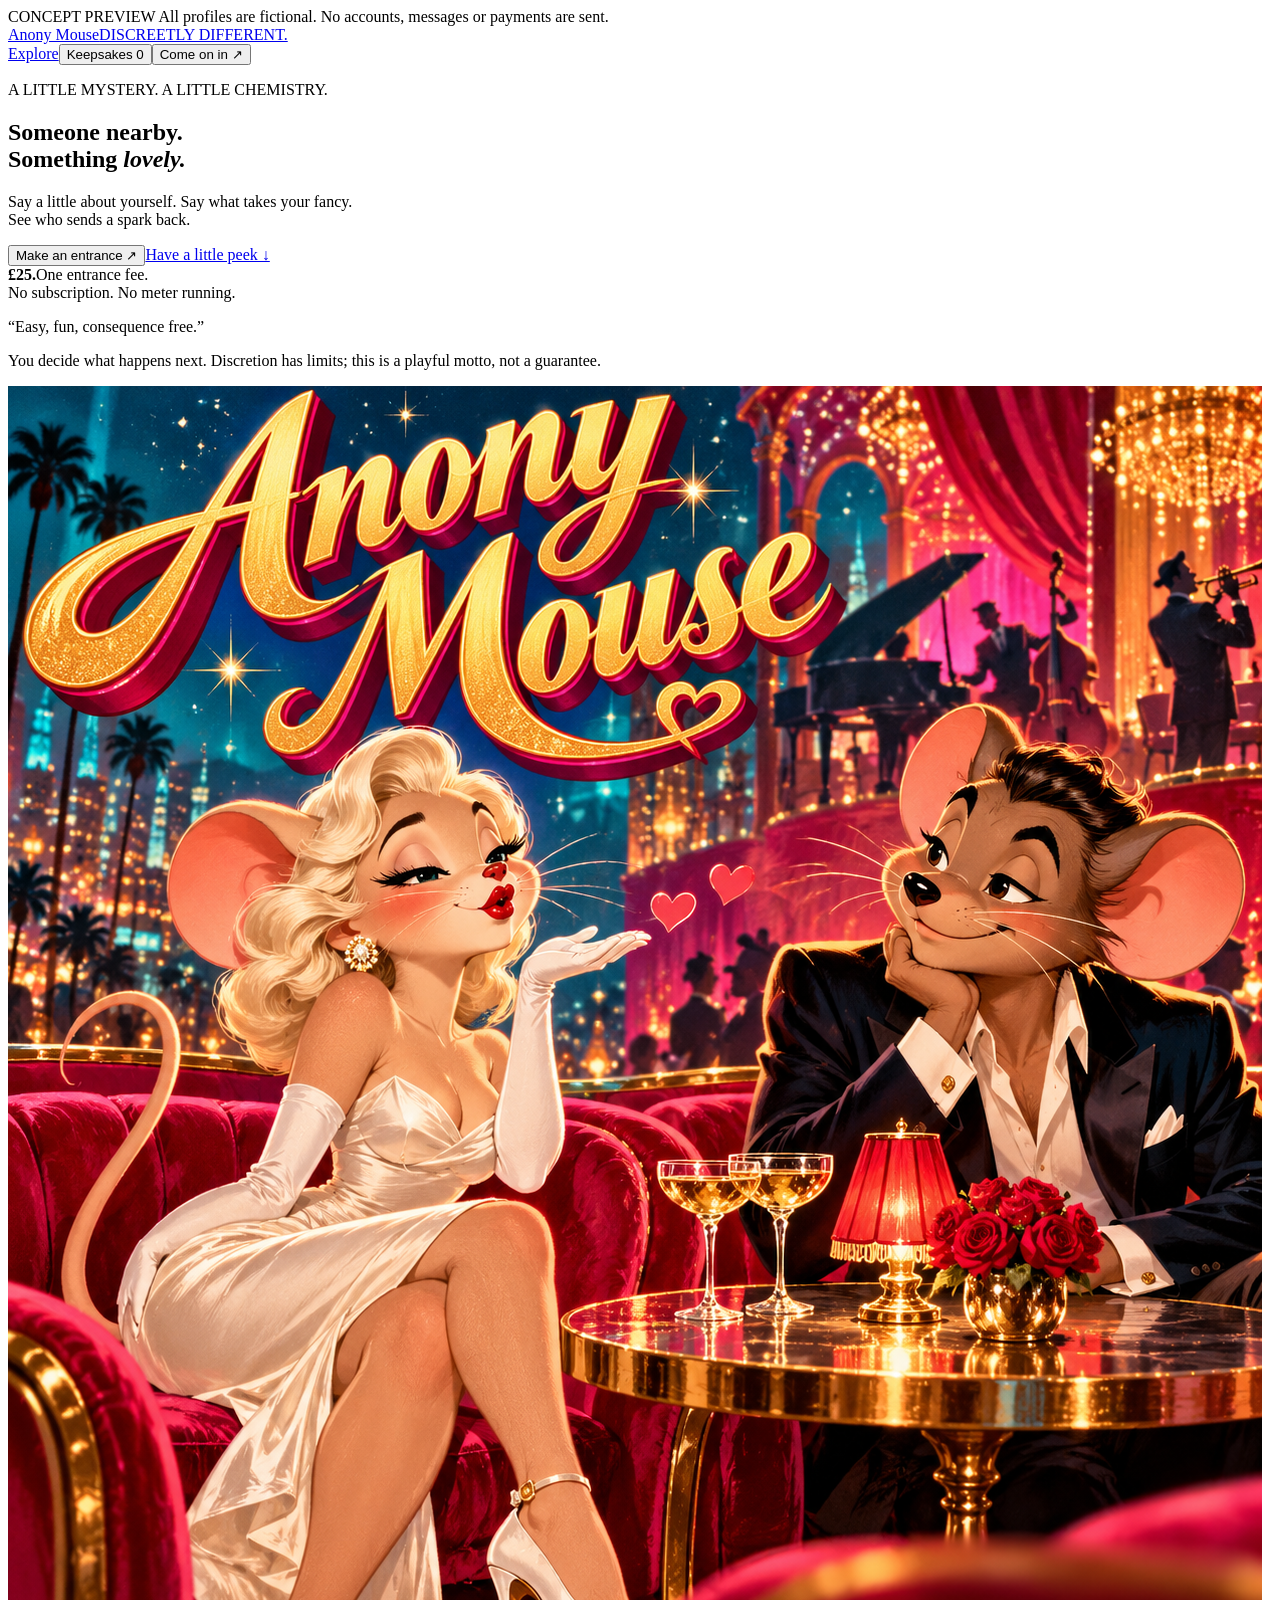
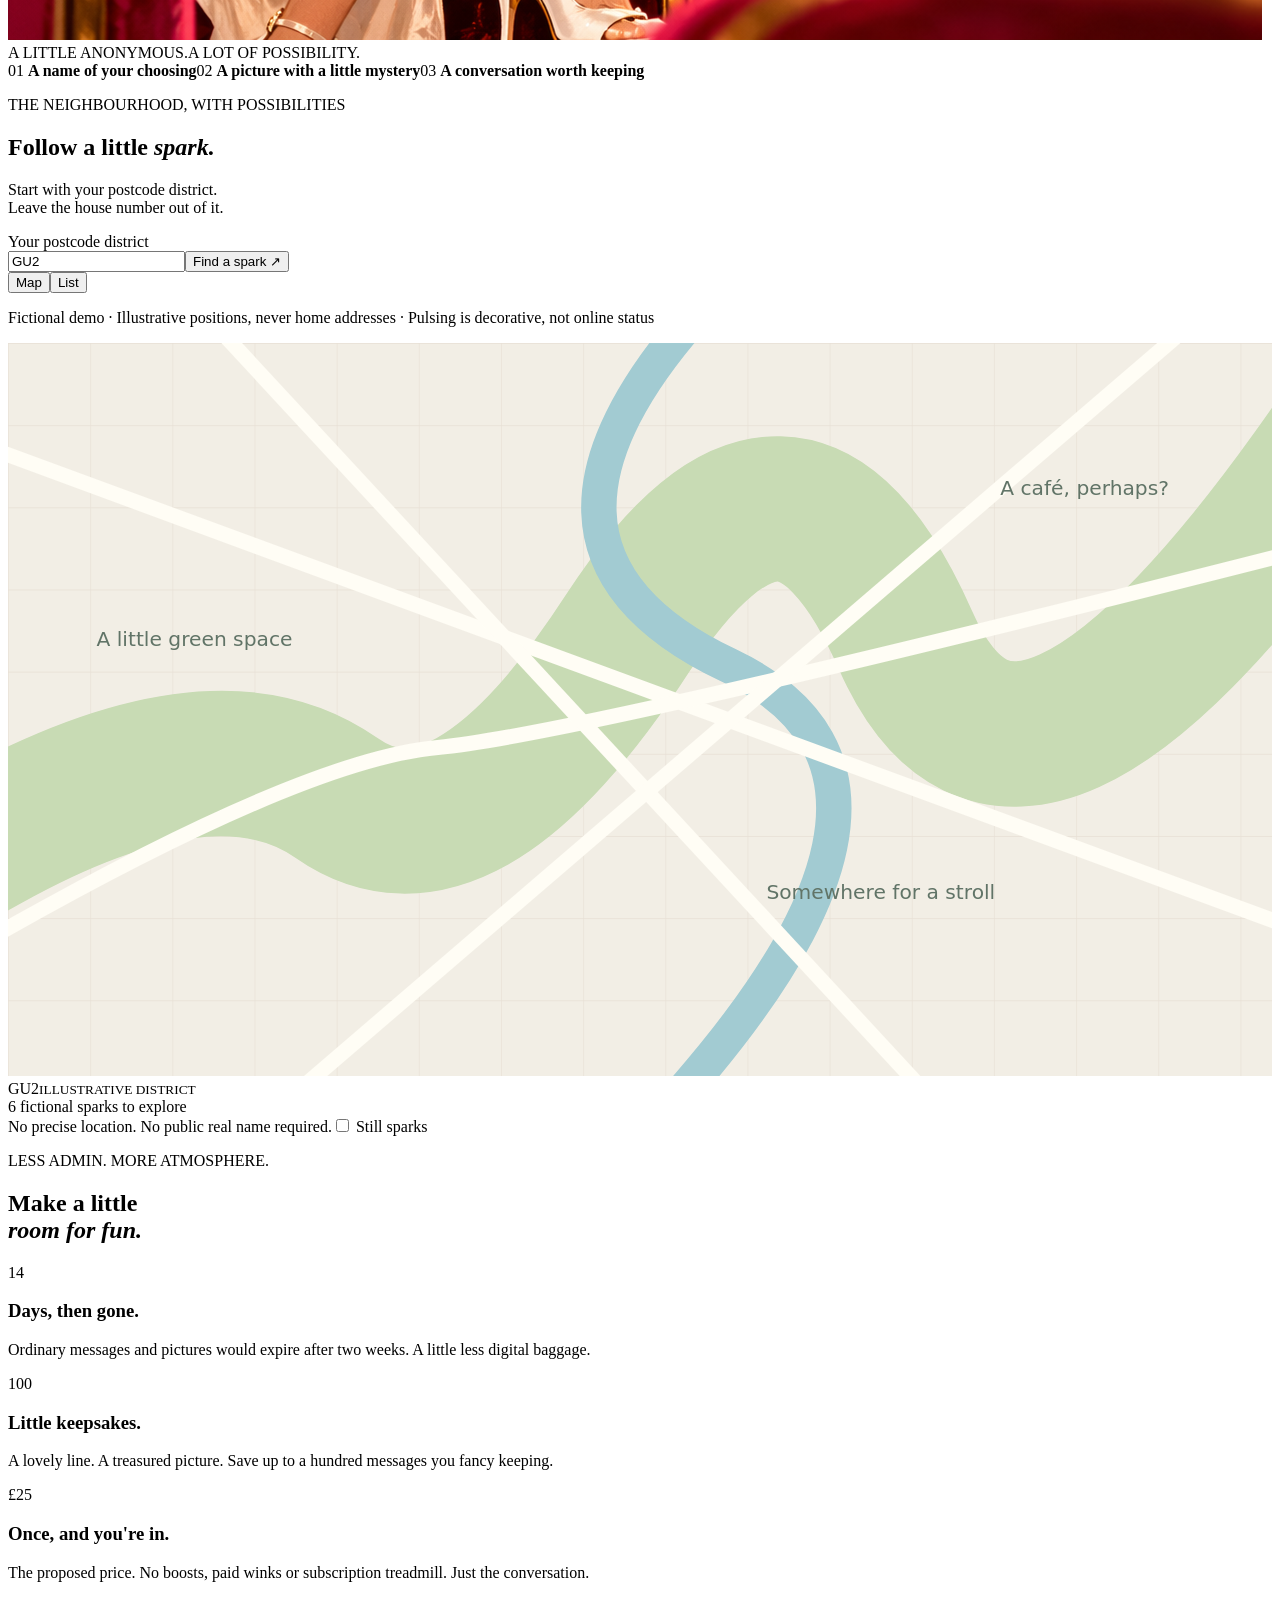
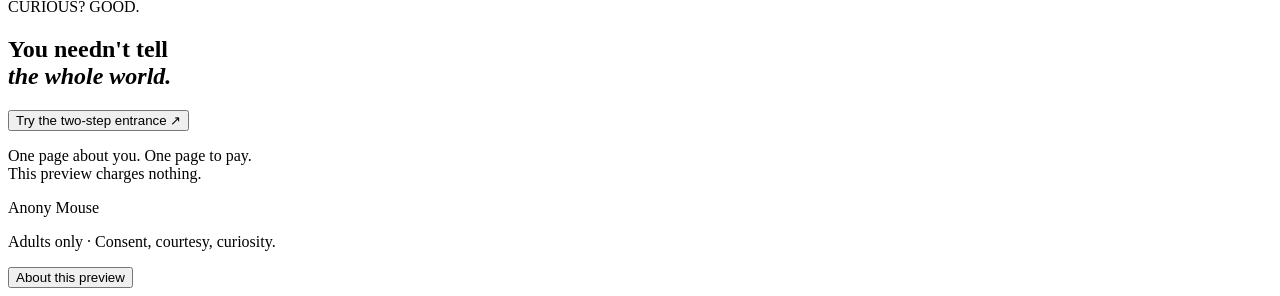
==== index.html @ 6590e49f "Add interactive concept preview: index.html" ====
<!doctype html>
<html lang="en"><head><meta charset="utf-8"><meta name="viewport" content="width=device-width,initial-scale=1"><meta name="theme-color" content="#171c2b"><meta name="description" content="Anony Mouse — a playful concept for discreet adult dating. Explore the fictional postcode map and try the two-step signup demo."><title>Anony Mouse — a little chemistry</title><link rel="stylesheet" href="style.css"></head>
<body>
<div class="demo-bar">CONCEPT PREVIEW <span>All profiles are fictional. No accounts, messages or payments are sent.</span></div>
<header><a class="wordmark" href="#">Anony Mouse<span>DISCREETLY DIFFERENT.</span></a><nav aria-label="Main"><a href="#explore">Explore</a><button class="quiet" id="keepsakesButton">Keepsakes <span id="savedCount">0</span></button><button class="small gold" data-join>Come on in ↗</button></nav></header>
<main>
<section class="hero"><div class="hero-copy"><p class="eyebrow">A LITTLE MYSTERY. A LITTLE CHEMISTRY.</p><h1>Someone nearby.<br>Something <em>lovely.</em></h1><p class="intro">Say a little about yourself. Say what takes your fancy.<br>See who sends a spark back.</p><div class="hero-actions"><button class="gold" data-join>Make an entrance <span>↗</span></button><a class="text-link" href="#explore">Have a little peek ↓</a></div><div class="price"><strong>£25.</strong><span>One entrance fee.<br>No subscription. No meter running.</span></div><p class="motto">“Easy, fun, consequence free.”</p><p class="small-note">You decide what happens next. Discretion has limits; this is a playful motto, not a guarantee.</p></div><div class="hero-art"><img src="assets/anony-mouse-masthead.png" alt="A glamorous blonde mouse blows a kiss to a suave mouse in a Technicolor jazz club"><div class="art-caption"><span>A LITTLE ANONYMOUS.</span><span>A LOT OF POSSIBILITY.</span></div></div></section>
<section class="strip" aria-label="The idea"><span>01 <b>A name of your choosing</b></span><span>02 <b>A picture with a little mystery</b></span><span>03 <b>A conversation worth keeping</b></span></section>
<section id="explore" class="explore"><div class="section-top"><div><p class="eyebrow">THE NEIGHBOURHOOD, WITH POSSIBILITIES</p><h2>Follow a little <em>spark.</em></h2></div><p>Start with your postcode district.<br>Leave the house number out of it.</p></div><div class="map-shell"><div class="map-toolbar"><form id="searchForm"><label for="postcode">Your postcode district</label><div class="input-row"><input id="postcode" value="GU2" maxlength="4" autocomplete="off" placeholder="e.g. GU2" pattern="[A-Za-z]{1,2}[0-9]{1,2}[A-Za-z]?" required aria-describedby="mapHelp"><button class="gold small">Find a spark ↗</button></div></form><div class="map-switch"><button class="active" id="mapView" aria-pressed="true">Map</button><button id="listView" aria-pressed="false">List</button></div></div><p id="mapHelp" class="map-help">Fictional demo · Illustrative positions, never home addresses · Pulsing is decorative, not online status</p><div class="map-area" id="mapArea"><svg class="map-drawing" viewBox="0 0 1000 580" preserveAspectRatio="none" aria-hidden="true"><defs><pattern id="grid" width="65" height="65" patternUnits="userSpaceOnUse"><path d="M65 0H0V65" fill="none" stroke="#e7e0d5" stroke-width="1"/></pattern></defs><rect width="1000" height="580" fill="#f2eee5"/><rect width="1000" height="580" fill="url(#grid)"/><path d="M-30 400Q160 290 260 360T490 230T710 235T1050 80" fill="none" stroke="#c8dbb4" stroke-width="115"/><path d="M560 -40Q370 160 570 255T490 640" fill="none" stroke="#a2cbd2" stroke-width="28"/><g fill="none" stroke="#fffdf5" stroke-width="12"><path d="M-50 70L1050 475"/><path d="M-30 480Q230 330 340 320T1020 165"/><path d="M140 -40L760 630"/><path d="M930 -10L220 600"/></g><g fill="#617467" font-size="16" font-family="system-ui"><text x="70" y="240">A little green space</text><text x="600" y="440">Somewhere for a stroll</text><text x="785" y="120">A café, perhaps?</text></g></svg><div class="district"><span id="districtLabel">GU2</span><small>ILLUSTRATIVE DISTRICT</small></div><div id="pins"></div><div class="map-legend"><span class="spark-dot"></span> 6 fictional sparks to explore</div></div><div id="profileList" class="profile-list" hidden></div><div class="map-bottom"><span>No precise location. No public real name required.</span><label><input type="checkbox" id="motionToggle"> Still sparks</label></div></div><p class="search-status" id="searchStatus" role="status"></p></section>
<section class="rules"><div><p class="eyebrow">LESS ADMIN. MORE ATMOSPHERE.</p><h2>Make a little<br><em>room for fun.</em></h2></div><div class="rule"><span>14</span><h3>Days, then gone.</h3><p>Ordinary messages and pictures would expire after two weeks. A little less digital baggage.</p></div><div class="rule"><span>100</span><h3>Little keepsakes.</h3><p>A lovely line. A treasured picture. Save up to a hundred messages you fancy keeping.</p></div><div class="rule"><span>£25</span><h3>Once, and you're in.</h3><p>The proposed price. No boosts, paid winks or subscription treadmill. Just the conversation.</p></div></section>
<section class="invitation"><p class="eyebrow">CURIOUS? GOOD.</p><h2>You needn't tell<br><em>the whole world.</em></h2><button class="gold" data-join>Try the two-step entrance ↗</button><p>One page about you. One page to pay.<br>This preview charges nothing.</p></section>
</main><footer><span class="wordmark">Anony Mouse</span><p>Adults only · Consent, courtesy, curiosity.</p><button id="aboutDemo" class="quiet">About this preview</button></footer>
<dialog id="profileDialog"><button class="close" data-close aria-label="Close profile">×</button><div id="profileContent"></div></dialog>
<dialog id="joinDialog"><button class="close" data-close aria-label="Close signup">×</button><div class="steps"><span id="stepOne" class="current">01 · Your details</span><span id="stepTwo">02 · Your entrance</span></div><form id="detailsForm"><p class="eyebrow">MAKE A LITTLE INTRODUCTION</p><h2>Who shall we<br><em>say is calling?</em></h2><p class="dialog-note">Try invented details. Everything stays in this page's memory and disappears on reload.</p><div class="form-grid"><label>Your chosen name<input name="alias" maxlength="30" required placeholder="A little mystery…"></label><label>Postcode district<input name="district" value="GU2" maxlength="4" pattern="[A-Za-z]{1,2}[0-9]{1,2}[A-Za-z]?" required></label></div><label>A little about you<textarea name="bio" maxlength="300" required placeholder="Your charm, your quirks, your excellent taste…"></textarea></label><label>What takes your fancy?<textarea name="wants" maxlength="300" required placeholder="Flirtation? Chemistry? An afternoon that gets away from you?"></textarea></label><label class="file-label">Your picture <span>Portrait, artwork or avatar</span><input type="file" id="portrait" accept="image/png,image/jpeg,image/webp"><img id="portraitPreview" hidden alt="Your locally selected profile image"></label><label class="check-label"><input type="checkbox" required> I am 18 or over and understand this is a fictional demo.</label><button class="gold wide">Next: your entrance ↗</button></form><section id="paymentStep" hidden><p class="eyebrow">NO SUBSCRIPTION. NO SURPRISES.</p><h2>A little entrance.<br><em>A lot of possibility.</em></h2><div class="ticket"><span>ANONY MOUSE</span><h3 id="ticketName"></h3><strong>£25<span> once</span></strong><p>Proposed membership · no recurring fee</p></div><p class="dialog-note">Demo checkout. No card details, no payment provider, no charge and no real membership.</p><button class="gold wide" id="demoPay">Pretend to pay £25 & enter ↗</button><button class="quiet wide" id="backDetails">← Back to your details</button></section><section id="welcomeStep" hidden><p class="eyebrow">THE CURTAIN IS UP</p><h2>Welcome to<br><em>the possibility.</em></h2><p id="welcomeName"></p><p class="dialog-note">That was the entrance demo. No account was created or payment taken. Have a look at the fictional neighbourhood.</p><button class="gold wide" id="welcomeExplore">Find a little spark ↗</button></section></dialog>
<dialog id="keepsakesDialog"><button class="close" data-close aria-label="Close keepsakes">×</button><p class="eyebrow">A FEW THINGS WORTH KEEPING</p><h2>Your little <em>keepsakes.</em></h2><p class="dialog-note">Demo only · up to 100 · cleared on reload</p><div id="keepsakeList"></div></dialog>
<dialog id="infoDialog"><button class="close" data-close aria-label="Close information">×</button><p class="eyebrow">A LITTLE SMOKE. A FEW MIRRORS.</p><h2>A concept,<br><em>with chemistry.</em></h2><p>This is an interactive design prototype by Andy J Myers. All matches and replies are invented. Postcode searches re-label an illustrative map; they do not look up real people or geographical positions.</p><p>No form data, pictures, messages or payments are submitted. Selected pictures and keepsakes exist only in page memory. The live service would require accounts, secure messaging, payment processing and operational support.</p><p>The idea: £25 once; pseudonymous adult profiles; 14-day messages; 100 keepsakes. Discretion is a goal, not a promise that nobody can identify you or copy an exchange.</p></dialog>
<div id="toast" class="toast" role="status"></div><script src="app.js"></script></body></html>
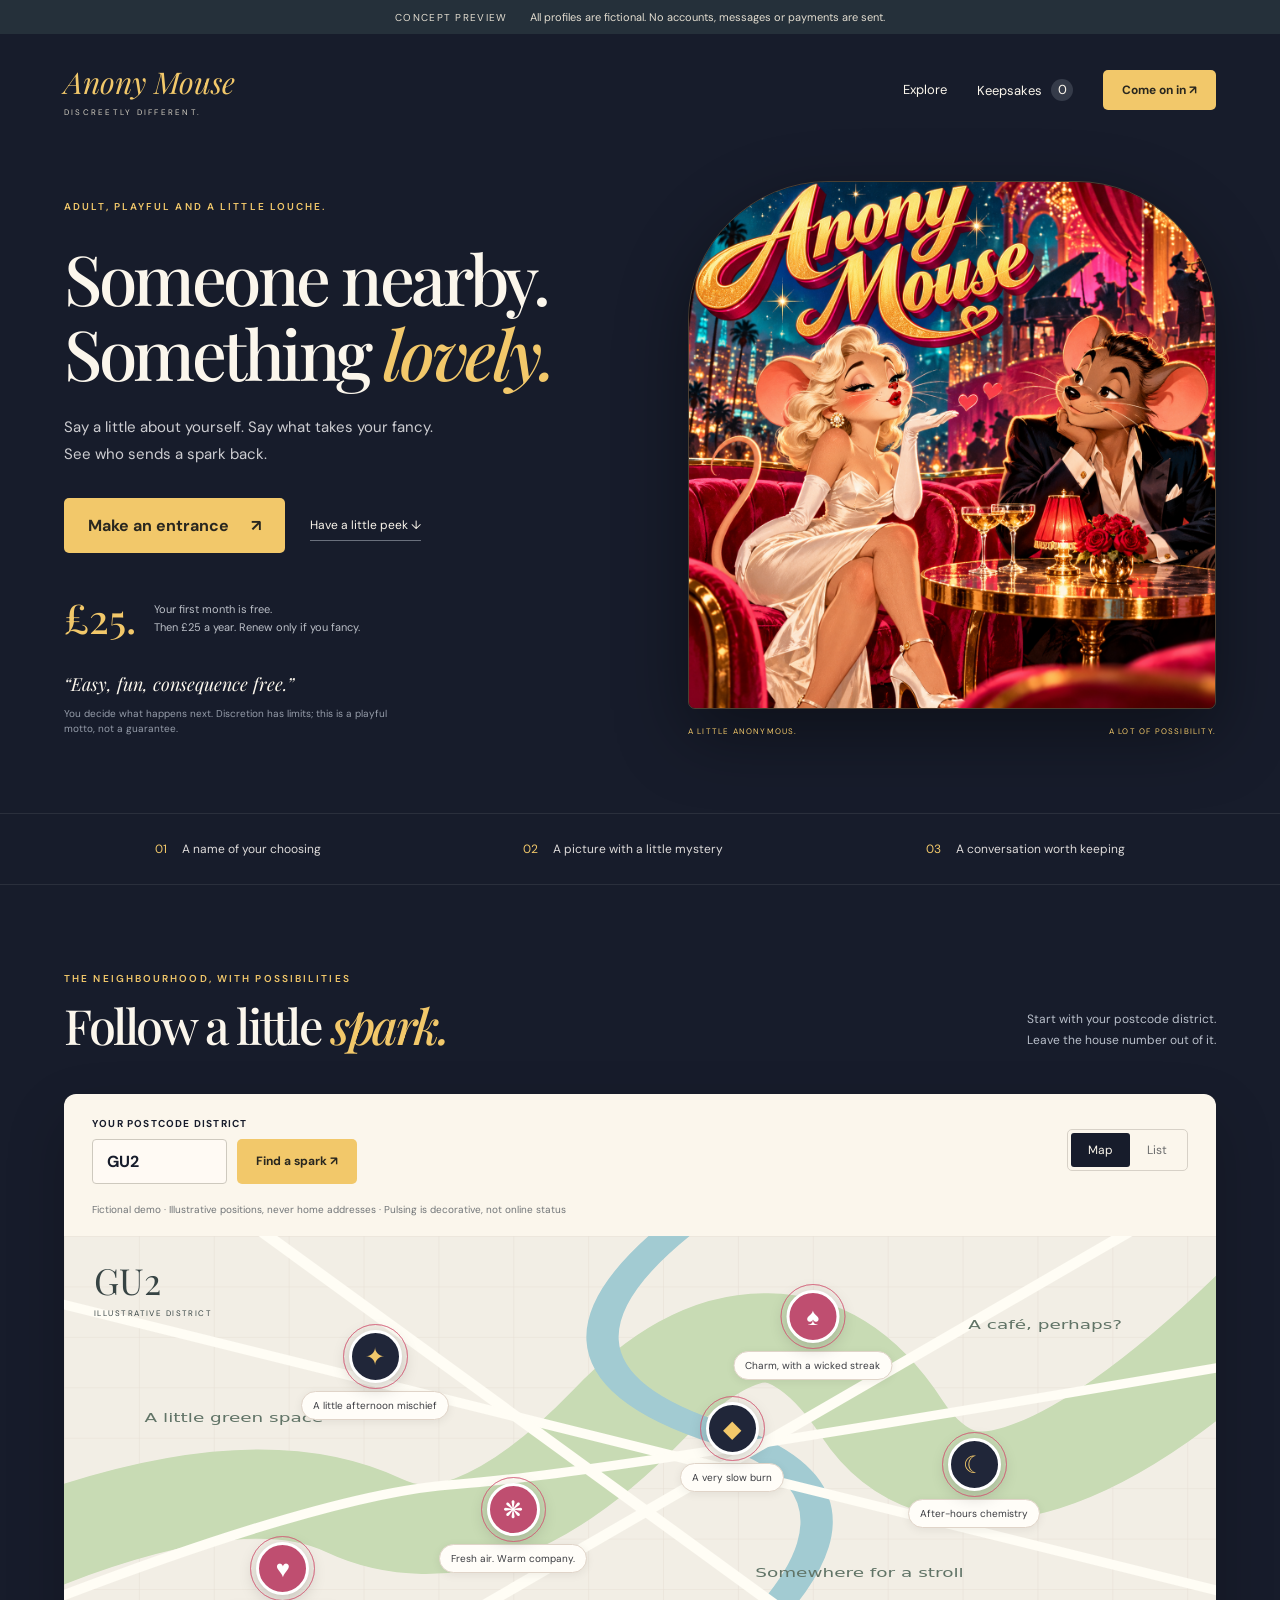
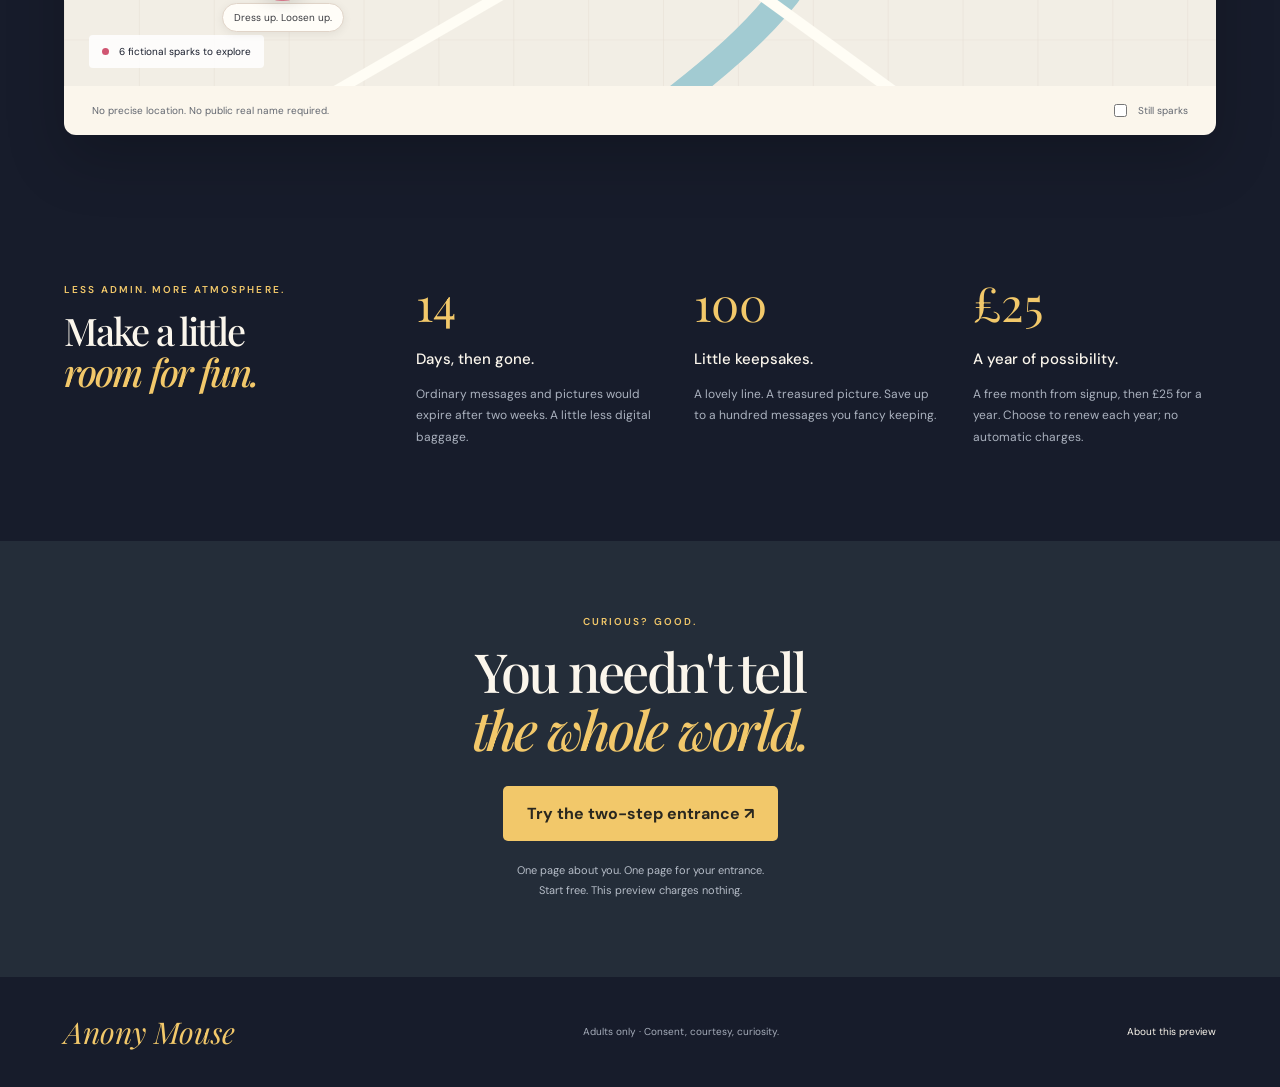
==== commit 819faf2c: "Align launch pricing and adult playful louche brand copy" ====
--- a/index.html
+++ b/index.html
@@ -4,14 +4,14 @@
 <div class="demo-bar">CONCEPT PREVIEW <span>All profiles are fictional. No accounts, messages or payments are sent.</span></div>
 <header><a class="wordmark" href="#">Anony Mouse<span>DISCREETLY DIFFERENT.</span></a><nav aria-label="Main"><a href="#explore">Explore</a><button class="quiet" id="keepsakesButton">Keepsakes <span id="savedCount">0</span></button><button class="small gold" data-join>Come on in ↗</button></nav></header>
 <main>
-<section class="hero"><div class="hero-copy"><p class="eyebrow">A LITTLE MYSTERY. A LITTLE CHEMISTRY.</p><h1>Someone nearby.<br>Something <em>lovely.</em></h1><p class="intro">Say a little about yourself. Say what takes your fancy.<br>See who sends a spark back.</p><div class="hero-actions"><button class="gold" data-join>Make an entrance <span>↗</span></button><a class="text-link" href="#explore">Have a little peek ↓</a></div><div class="price"><strong>£25.</strong><span>One entrance fee.<br>No subscription. No meter running.</span></div><p class="motto">“Easy, fun, consequence free.”</p><p class="small-note">You decide what happens next. Discretion has limits; this is a playful motto, not a guarantee.</p></div><div class="hero-art"><img src="assets/anony-mouse-masthead.png" alt="A glamorous blonde mouse blows a kiss to a suave mouse in a Technicolor jazz club"><div class="art-caption"><span>A LITTLE ANONYMOUS.</span><span>A LOT OF POSSIBILITY.</span></div></div></section>
+<section class="hero"><div class="hero-copy"><p class="eyebrow">ADULT, PLAYFUL AND A LITTLE LOUCHE.</p><h1>Someone nearby.<br>Something <em>lovely.</em></h1><p class="intro">Say a little about yourself. Say what takes your fancy.<br>See who sends a spark back.</p><div class="hero-actions"><button class="gold" data-join>Make an entrance <span>↗</span></button><a class="text-link" href="#explore">Have a little peek ↓</a></div><div class="price"><strong>£25.</strong><span>Your first month is free.<br>Then £25 a year. Renew only if you fancy.</span></div><p class="motto">“Easy, fun, consequence free.”</p><p class="small-note">You decide what happens next. Discretion has limits; this is a playful motto, not a guarantee.</p></div><div class="hero-art"><img src="assets/anony-mouse-masthead.png" alt="A glamorous blonde mouse blows a kiss to a suave mouse in a Technicolor jazz club"><div class="art-caption"><span>A LITTLE ANONYMOUS.</span><span>A LOT OF POSSIBILITY.</span></div></div></section>
 <section class="strip" aria-label="The idea"><span>01 <b>A name of your choosing</b></span><span>02 <b>A picture with a little mystery</b></span><span>03 <b>A conversation worth keeping</b></span></section>
 <section id="explore" class="explore"><div class="section-top"><div><p class="eyebrow">THE NEIGHBOURHOOD, WITH POSSIBILITIES</p><h2>Follow a little <em>spark.</em></h2></div><p>Start with your postcode district.<br>Leave the house number out of it.</p></div><div class="map-shell"><div class="map-toolbar"><form id="searchForm"><label for="postcode">Your postcode district</label><div class="input-row"><input id="postcode" value="GU2" maxlength="4" autocomplete="off" placeholder="e.g. GU2" pattern="[A-Za-z]{1,2}[0-9]{1,2}[A-Za-z]?" required aria-describedby="mapHelp"><button class="gold small">Find a spark ↗</button></div></form><div class="map-switch"><button class="active" id="mapView" aria-pressed="true">Map</button><button id="listView" aria-pressed="false">List</button></div></div><p id="mapHelp" class="map-help">Fictional demo · Illustrative positions, never home addresses · Pulsing is decorative, not online status</p><div class="map-area" id="mapArea"><svg class="map-drawing" viewBox="0 0 1000 580" preserveAspectRatio="none" aria-hidden="true"><defs><pattern id="grid" width="65" height="65" patternUnits="userSpaceOnUse"><path d="M65 0H0V65" fill="none" stroke="#e7e0d5" stroke-width="1"/></pattern></defs><rect width="1000" height="580" fill="#f2eee5"/><rect width="1000" height="580" fill="url(#grid)"/><path d="M-30 400Q160 290 260 360T490 230T710 235T1050 80" fill="none" stroke="#c8dbb4" stroke-width="115"/><path d="M560 -40Q370 160 570 255T490 640" fill="none" stroke="#a2cbd2" stroke-width="28"/><g fill="none" stroke="#fffdf5" stroke-width="12"><path d="M-50 70L1050 475"/><path d="M-30 480Q230 330 340 320T1020 165"/><path d="M140 -40L760 630"/><path d="M930 -10L220 600"/></g><g fill="#617467" font-size="16" font-family="system-ui"><text x="70" y="240">A little green space</text><text x="600" y="440">Somewhere for a stroll</text><text x="785" y="120">A café, perhaps?</text></g></svg><div class="district"><span id="districtLabel">GU2</span><small>ILLUSTRATIVE DISTRICT</small></div><div id="pins"></div><div class="map-legend"><span class="spark-dot"></span> 6 fictional sparks to explore</div></div><div id="profileList" class="profile-list" hidden></div><div class="map-bottom"><span>No precise location. No public real name required.</span><label><input type="checkbox" id="motionToggle"> Still sparks</label></div></div><p class="search-status" id="searchStatus" role="status"></p></section>
-<section class="rules"><div><p class="eyebrow">LESS ADMIN. MORE ATMOSPHERE.</p><h2>Make a little<br><em>room for fun.</em></h2></div><div class="rule"><span>14</span><h3>Days, then gone.</h3><p>Ordinary messages and pictures would expire after two weeks. A little less digital baggage.</p></div><div class="rule"><span>100</span><h3>Little keepsakes.</h3><p>A lovely line. A treasured picture. Save up to a hundred messages you fancy keeping.</p></div><div class="rule"><span>£25</span><h3>Once, and you're in.</h3><p>The proposed price. No boosts, paid winks or subscription treadmill. Just the conversation.</p></div></section>
-<section class="invitation"><p class="eyebrow">CURIOUS? GOOD.</p><h2>You needn't tell<br><em>the whole world.</em></h2><button class="gold" data-join>Try the two-step entrance ↗</button><p>One page about you. One page to pay.<br>This preview charges nothing.</p></section>
+<section class="rules"><div><p class="eyebrow">LESS ADMIN. MORE ATMOSPHERE.</p><h2>Make a little<br><em>room for fun.</em></h2></div><div class="rule"><span>14</span><h3>Days, then gone.</h3><p>Ordinary messages and pictures would expire after two weeks. A little less digital baggage.</p></div><div class="rule"><span>100</span><h3>Little keepsakes.</h3><p>A lovely line. A treasured picture. Save up to a hundred messages you fancy keeping.</p></div><div class="rule"><span>£25</span><h3>A year of possibility.</h3><p>A free month from signup, then £25 for a year. Choose to renew each year; no automatic charges.</p></div></section>
+<section class="invitation"><p class="eyebrow">CURIOUS? GOOD.</p><h2>You needn't tell<br><em>the whole world.</em></h2><button class="gold" data-join>Try the two-step entrance ↗</button><p>One page about you. One page for your entrance.<br>Start free. This preview charges nothing.</p></section>
 </main><footer><span class="wordmark">Anony Mouse</span><p>Adults only · Consent, courtesy, curiosity.</p><button id="aboutDemo" class="quiet">About this preview</button></footer>
 <dialog id="profileDialog"><button class="close" data-close aria-label="Close profile">×</button><div id="profileContent"></div></dialog>
-<dialog id="joinDialog"><button class="close" data-close aria-label="Close signup">×</button><div class="steps"><span id="stepOne" class="current">01 · Your details</span><span id="stepTwo">02 · Your entrance</span></div><form id="detailsForm"><p class="eyebrow">MAKE A LITTLE INTRODUCTION</p><h2>Who shall we<br><em>say is calling?</em></h2><p class="dialog-note">Try invented details. Everything stays in this page's memory and disappears on reload.</p><div class="form-grid"><label>Your chosen name<input name="alias" maxlength="30" required placeholder="A little mystery…"></label><label>Postcode district<input name="district" value="GU2" maxlength="4" pattern="[A-Za-z]{1,2}[0-9]{1,2}[A-Za-z]?" required></label></div><label>A little about you<textarea name="bio" maxlength="300" required placeholder="Your charm, your quirks, your excellent taste…"></textarea></label><label>What takes your fancy?<textarea name="wants" maxlength="300" required placeholder="Flirtation? Chemistry? An afternoon that gets away from you?"></textarea></label><label class="file-label">Your picture <span>Portrait, artwork or avatar</span><input type="file" id="portrait" accept="image/png,image/jpeg,image/webp"><img id="portraitPreview" hidden alt="Your locally selected profile image"></label><label class="check-label"><input type="checkbox" required> I am 18 or over and understand this is a fictional demo.</label><button class="gold wide">Next: your entrance ↗</button></form><section id="paymentStep" hidden><p class="eyebrow">NO SUBSCRIPTION. NO SURPRISES.</p><h2>A little entrance.<br><em>A lot of possibility.</em></h2><div class="ticket"><span>ANONY MOUSE</span><h3 id="ticketName"></h3><strong>£25<span> once</span></strong><p>Proposed membership · no recurring fee</p></div><p class="dialog-note">Demo checkout. No card details, no payment provider, no charge and no real membership.</p><button class="gold wide" id="demoPay">Pretend to pay £25 & enter ↗</button><button class="quiet wide" id="backDetails">← Back to your details</button></section><section id="welcomeStep" hidden><p class="eyebrow">THE CURTAIN IS UP</p><h2>Welcome to<br><em>the possibility.</em></h2><p id="welcomeName"></p><p class="dialog-note">That was the entrance demo. No account was created or payment taken. Have a look at the fictional neighbourhood.</p><button class="gold wide" id="welcomeExplore">Find a little spark ↗</button></section></dialog>
+<dialog id="joinDialog"><button class="close" data-close aria-label="Close signup">×</button><div class="steps"><span id="stepOne" class="current">01 · Your details</span><span id="stepTwo">02 · Your free month</span></div><form id="detailsForm"><p class="eyebrow">MAKE A LITTLE INTRODUCTION</p><h2>Who shall we<br><em>say is calling?</em></h2><p class="dialog-note">Try invented details. Everything stays in this page's memory and disappears on reload.</p><div class="form-grid"><label>Your chosen name<input name="alias" maxlength="30" required placeholder="A little mystery…"></label><label>Postcode district<input name="district" value="GU2" maxlength="4" pattern="[A-Za-z]{1,2}[0-9]{1,2}[A-Za-z]?" required></label></div><label>A little about you<textarea name="bio" maxlength="300" required placeholder="Your charm, your quirks, your excellent taste…"></textarea></label><label>What takes your fancy?<textarea name="wants" maxlength="300" required placeholder="Flirtation? Chemistry? An afternoon that gets away from you?"></textarea></label><label class="file-label">Your picture <span>Portrait, artwork or avatar</span><input type="file" id="portrait" accept="image/png,image/jpeg,image/webp"><img id="portraitPreview" hidden alt="Your locally selected profile image"></label><label class="check-label"><input type="checkbox" required> I am 18 or over and understand this is a fictional demo.</label><button class="gold wide">Next: your free month ↗</button></form><section id="paymentStep" hidden><p class="eyebrow">A FREE MONTH. NO SURPRISES.</p><h2>A little entrance.<br><em>A lot of possibility.</em></h2><div class="ticket"><span>ANONY MOUSE</span><h3 id="ticketName"></h3><strong>£0<span> today</span></strong><p>One month free from signup · then £25 for a year</p></div><p class="dialog-note">Demo entrance. No card details and no charge. At the end of your free month, choose whether to buy a year for £25. Annual renewal would be manual.</p><button class="gold wide" id="demoPay">Try your free month ↗</button><button class="quiet wide" id="backDetails">← Back to your details</button></section><section id="welcomeStep" hidden><p class="eyebrow">THE CURTAIN IS UP</p><h2>Welcome to<br><em>the possibility.</em></h2><p id="welcomeName"></p><p class="dialog-note">That was the entrance demo. No account was created or payment taken. Have a look at the fictional neighbourhood.</p><button class="gold wide" id="welcomeExplore">Find a little spark ↗</button></section></dialog>
 <dialog id="keepsakesDialog"><button class="close" data-close aria-label="Close keepsakes">×</button><p class="eyebrow">A FEW THINGS WORTH KEEPING</p><h2>Your little <em>keepsakes.</em></h2><p class="dialog-note">Demo only · up to 100 · cleared on reload</p><div id="keepsakeList"></div></dialog>
-<dialog id="infoDialog"><button class="close" data-close aria-label="Close information">×</button><p class="eyebrow">A LITTLE SMOKE. A FEW MIRRORS.</p><h2>A concept,<br><em>with chemistry.</em></h2><p>This is an interactive design prototype by Andy J Myers. All matches and replies are invented. Postcode searches re-label an illustrative map; they do not look up real people or geographical positions.</p><p>No form data, pictures, messages or payments are submitted. Selected pictures and keepsakes exist only in page memory. The live service would require accounts, secure messaging, payment processing and operational support.</p><p>The idea: £25 once; pseudonymous adult profiles; 14-day messages; 100 keepsakes. Discretion is a goal, not a promise that nobody can identify you or copy an exchange.</p></dialog>
+<dialog id="infoDialog"><button class="close" data-close aria-label="Close information">×</button><p class="eyebrow">A LITTLE SMOKE. A FEW MIRRORS.</p><h2>A concept,<br><em>with chemistry.</em></h2><p>This is an interactive design prototype by Andy J Myers. All matches and replies are invented. Postcode searches re-label an illustrative map; they do not look up real people or geographical positions.</p><p>No form data, pictures, messages or payments are submitted. Selected pictures and keepsakes exist only in page memory. The live service would require accounts, secure messaging, payment processing and operational support.</p><p>The idea: one month free from signup, then £25 per year with manual renewal; pseudonymous adult profiles; 14-day messages; 100 keepsakes. Discretion is a goal, not a promise that nobody can identify you or copy an exchange.</p></dialog>
 <div id="toast" class="toast" role="status"></div><script src="app.js"></script></body></html>
--- a/style.css
+++ b/style.css
@@ -0,0 +1,2 @@
+@import url('https://fonts.googleapis.com/css2?family=DM+Sans:wght@400;500;600;700&family=Playfair+Display:ital,wght@0,500;0,600;0,700;1,500;1,600&display=swap');
+:root{--ink:#171c2b;--cream:#fbf6ec;--gold:#f2c86a;--rose:#d05571;--muted:#a7acb8}*{box-sizing:border-box}html{scroll-behavior:smooth}body{margin:0;background:var(--ink);color:var(--cream);font-family:'DM Sans',sans-serif}button,input,textarea{font:inherit}button,a{touch-action:manipulation}button{cursor:pointer}a{color:inherit;text-decoration:none}button{border:0}button:focus-visible,a:focus-visible,input:focus-visible,textarea:focus-visible{outline:3px solid #f2c86a;outline-offset:4px}[hidden]{display:none!important}.demo-bar{background:#25303a;color:#e3ddd0;font-size:10px;letter-spacing:.13em;text-align:center;padding:10px 14px}.demo-bar span{letter-spacing:0;margin-left:18px;font-size:11px}header{max-width:1320px;margin:auto;display:flex;align-items:center;justify-content:space-between;padding:28px 5%}.wordmark{font-family:'Playfair Display',serif;color:var(--gold);font-style:italic;font-size:30px}.wordmark span{display:block;font-family:'DM Sans',sans-serif;font-style:normal;font-size:8px;letter-spacing:.28em;color:#d3cec2;margin-top:5px}nav{display:flex;align-items:center;gap:30px;font-size:13px}.quiet{color:inherit;background:none;padding:10px 0}nav .quiet span{display:inline-flex;margin-left:6px;background:#353b49;border-radius:100px;width:22px;height:22px;align-items:center;justify-content:center}.gold{color:#29271f;background:var(--gold);padding:17px 24px;border-radius:5px;font-weight:700;transition:background .2s,transform .2s}.gold:hover{background:#ffdda0;transform:translateY(-2px)}.gold span{margin-left:18px}.small{padding:12px 19px;font-size:12px}.hero{max-width:1320px;margin:auto;padding:36px 5% 60px;display:grid;grid-template-columns:1.05fr 1fr;align-items:center;gap:6%}.eyebrow{font-size:10px;font-weight:600;letter-spacing:.21em;color:var(--gold);line-height:1.7}h1,h2{font-family:'Playfair Display',Georgia,serif;font-weight:500;letter-spacing:-.05em;line-height:1.08}h1{font-size:clamp(42px,5.4vw,74px);margin:25px 0}h2{font-size:clamp(34px,3.8vw,49px);margin:12px 0}em{color:var(--gold);font-weight:500}.intro{color:#cdcdd1;line-height:1.8;font-size:15px}.hero-actions{display:flex;gap:25px;align-items:center;margin:30px 0}.text-link{font-size:12px;border-bottom:1px solid #6a707d;padding:7px 0}.price{display:flex;align-items:center;gap:18px;margin-top:38px}.price strong{font-family:'Playfair Display',serif;font-size:40px;font-weight:500;color:var(--gold)}.price span{font-size:11px;line-height:1.65;color:#bbbfc7}.motto{font-family:'Playfair Display',serif;font-style:italic;font-size:18px;margin:28px 0 8px}.small-note{font-size:10px;line-height:1.5;max-width:340px;color:#969daa}.hero-art{position:relative}.hero-art img{width:100%;display:block;border-radius:140px 140px 7px 7px;box-shadow:0 25px 70px #0006;border:1px solid #b7874155}.art-caption{display:flex;justify-content:space-between;padding:17px 0;font-size:8px;color:var(--gold);letter-spacing:.15em}.strip{border-top:1px solid #ffffff15;border-bottom:1px solid #ffffff15;display:flex;justify-content:space-around;gap:20px;padding:27px 5%;font-size:12px;color:var(--gold)}.strip b{color:#dedbda;font-weight:400;margin-left:12px}.explore{max-width:1320px;margin:auto;padding:75px 5%}.section-top{display:flex;align-items:end;justify-content:space-between;margin-bottom:30px;gap:25px}.section-top>p{color:#b9bfca;font-size:12px;line-height:1.8}.map-shell{border-radius:12px;overflow:hidden;background:var(--cream);color:var(--ink);box-shadow:0 25px 60px #0003}.map-toolbar{display:flex;justify-content:space-between;gap:20px;align-items:center;padding:23px 28px 10px}.map-toolbar label{font-size:10px;text-transform:uppercase;font-weight:700;letter-spacing:.12em}.input-row{display:flex;gap:10px;margin-top:9px}.input-row input{width:135px;border:1px solid #cec9be;border-radius:4px;padding:11px 14px;background:#fffaf4;color:var(--ink);font-weight:700;text-transform:uppercase}.map-switch{border:1px solid #d7d1c7;border-radius:5px;display:flex;padding:3px}.map-switch button{padding:9px 17px;background:none;color:#6a6b6c;font-size:12px;border-radius:3px}.map-switch .active{background:var(--ink);color:var(--cream)}.map-help{font-size:10px;line-height:1.6;padding:0 28px;margin:8px 0 18px;color:#717578}.map-area{position:relative;height:450px;overflow:hidden}.map-drawing{position:absolute;width:100%;height:100%}.district{position:absolute;top:20px;left:30px;color:#374444;pointer-events:none}.district span{font-family:'Playfair Display',serif;font-size:36px}.district small{display:block;font-size:8px;letter-spacing:.18em;margin-top:4px}.pin{position:absolute;transform:translate(-50%,-50%);z-index:1;background:none;display:flex;align-items:center;flex-direction:column;gap:8px}.pin-avatar{position:relative;display:grid;place-items:center;background:#202639;color:var(--gold);height:53px;width:53px;border-radius:50%;border:3px solid #fff;font-size:24px;box-shadow:0 5px 18px #0003}.pin-avatar:before,.pin-avatar:after{content:'';position:absolute;inset:-9px;border:1px solid #d0557188;border-radius:50%;animation:pulse 3s infinite}.pin-avatar:after{animation-delay:1.5s}.pin:nth-child(even) .pin-avatar{background:#bf4e70;color:white}.pin-hint{padding:7px 11px;background:#fffdf8;border:1px solid #e0d4c8;border-radius:20px;box-shadow:0 2px 10px #0001;font-size:10px;color:#3b3c41;white-space:nowrap}.pin:hover{z-index:4}.pin:hover .pin-avatar{background:#e3b758;color:#202639}.map-legend{position:absolute;bottom:18px;left:25px;padding:10px 13px;background:#ffffffd9;border-radius:4px;font-size:10px}.spark-dot{display:inline-block;width:7px;height:7px;background:var(--rose);border-radius:50%;margin-right:7px}.map-bottom{display:flex;justify-content:space-between;align-items:center;padding:15px 28px;gap:20px;font-size:10px;color:#626770}.map-bottom label{display:flex;align-items:center;gap:8px}.search-status{font-size:12px;color:var(--gold);min-height:17px}.profile-list{padding:5px 28px 25px;display:grid;grid-template-columns:repeat(3,1fr);gap:14px}.list-card{background:#eee7db;color:var(--ink);text-align:left;border-radius:8px;padding:20px}.list-card>span{font-size:27px;display:block;margin-bottom:12px}.list-card strong{display:block;font-size:16px}.list-card p{font-size:12px;line-height:1.6}.list-card small{font-size:10px;color:#606870}.rules{max-width:1320px;margin:auto;padding:20px 5% 80px;display:grid;grid-template-columns:1.3fr repeat(3,1fr);gap:35px}.rules h2{font-size:38px}.rule>span{font-family:'Playfair Display',serif;font-size:47px;color:var(--gold)}.rule h3{font-size:15px;font-weight:500}.rule p{font-size:12px;line-height:1.8;color:#abb2bf}.invitation{background:#242d39;text-align:center;padding:62px 25px 65px}.invitation h2{font-size:54px;margin-bottom:28px}.invitation p:last-child{font-size:11px;color:#b6bdc8;line-height:1.8;margin-top:20px}footer{max-width:1320px;margin:auto;padding:35px 5%;display:flex;justify-content:space-between;align-items:center;gap:20px}footer p,footer button{font-size:10px;color:#a6adba}dialog{background:var(--cream);color:var(--ink);border:1px solid #e2c790;border-radius:15px;padding:40px;width:min(560px,calc(100% - 28px));max-height:90vh;box-shadow:0 25px 100px #0008}dialog::backdrop{background:#0d101dd9;backdrop-filter:blur(7px)}dialog h2{font-size:39px}dialog em{color:#a46b2b}dialog .eyebrow{color:#a46b2b}.close{position:absolute;top:12px;right:18px;background:none;font-size:28px;color:#6c6e75}.dialog-note{font-size:11px;line-height:1.7;color:#737777}.steps{display:flex;gap:25px;font-size:10px;color:#93938d;margin-bottom:28px}.steps .current{color:#a46b2b;font-weight:700;border-bottom:1px solid;padding-bottom:7px}label{display:block}#detailsForm label{font-size:11px;font-weight:600;margin-top:15px}#detailsForm input:not([type=checkbox]),textarea{display:block;width:100%;background:#fffdf9;border:1px solid #d9d1c4;border-radius:5px;padding:12px;margin-top:7px;font-size:13px;color:var(--ink)}textarea{resize:vertical;min-height:75px}.form-grid{display:grid;grid-template-columns:1fr 1fr;gap:15px}.file-label span{font-weight:400;color:#858479;margin-left:8px}#portraitPreview{width:80px;height:80px;object-fit:cover;border-radius:50%;margin-top:12px}.check-label{display:flex;align-items:start;gap:8px;font-weight:400!important;line-height:1.7}.wide{width:100%;margin-top:18px}.ticket{background:var(--ink);border-radius:8px;color:var(--cream);padding:30px;margin:25px 0;border:1px dashed var(--gold)}.ticket>span{letter-spacing:.22em;font-size:9px;color:var(--gold)}.ticket h3{font-family:'Playfair Display',serif;font-size:25px;font-weight:500}.ticket strong{font-family:'Playfair Display',serif;font-size:55px;color:var(--gold);font-weight:500}.ticket strong span{font-family:'DM Sans',sans-serif;font-size:13px}.ticket p{font-size:10px;color:#b9bec7}.profile-avatar{width:75px;height:75px;border-radius:50%;background:var(--ink);display:grid;place-items:center;font-size:37px;margin-bottom:25px}.profile-copy{font-size:14px;line-height:1.8;color:#63656b}.tags{display:flex;gap:8px;flex-wrap:wrap;margin:18px 0}.tags span{font-size:10px;border:1px solid #d6c7b3;border-radius:20px;padding:7px 12px}.fiction-label{font-size:9px;letter-spacing:.13em;color:#a46b2b}.chat-area{margin-top:20px;border-top:1px solid #d8cebf;padding-top:16px}.bubble{padding:12px 15px;border-radius:10px;background:#e8e0d2;margin:10px 0;font-size:12px;line-height:1.7}.bubble.mine{background:#20283a;color:#f4eadd;margin-left:35px}.bubble button{display:block;background:none;color:#95652d;font-size:10px;padding:8px 0 0}.bubble.mine button{color:var(--gold)}.chat-form{display:flex;gap:8px;margin-top:15px}.chat-form input{width:100%;min-width:0;padding:12px;border:1px solid #d1c6b4;border-radius:5px}.toast{position:fixed;bottom:25px;left:50%;transform:translateX(-50%);background:var(--gold);color:var(--ink);border-radius:6px;padding:13px 22px;box-shadow:0 5px 30px #0006;font-size:12px;z-index:10;display:none}.toast.show{display:block}#infoDialog>p:not(.eyebrow){font-size:13px;line-height:1.85;color:#62656a}.empty{padding:25px 0;font-size:13px;line-height:1.8;color:#777}.still .pin-avatar:before,.still .pin-avatar:after{animation:none;display:none}@keyframes pulse{0%{transform:scale(.85);opacity:.8}100%{transform:scale(1.8);opacity:0}}@media(prefers-reduced-motion:reduce){html{scroll-behavior:auto}*,*:before,*:after{animation:none!important;transition:none!important}.pin-avatar:before,.pin-avatar:after{display:none}}@media(max-width:800px){header{padding:23px 6%}nav{gap:16px}nav>a{display:none}.hero{grid-template-columns:1fr 1fr;gap:5%;padding:20px 6% 45px}h1{font-size:44px}.intro{font-size:12px}.hero-actions{flex-direction:column;align-items:start;gap:12px}.hero-art img{border-radius:90px 90px 6px 6px}.strip{font-size:10px;flex-wrap:wrap}.rules{grid-template-columns:repeat(3,1fr);gap:22px}.rules>div:first-child{grid-column:1/-1}.rules h2 br{display:none}.section-top>p{display:none}.profile-list{grid-template-columns:1fr 1fr}}@media(max-width:550px){.demo-bar span{display:block;margin:5px 0 0;font-size:9px}.wordmark{font-size:23px}nav{gap:14px}nav .gold{padding:10px 12px;font-size:10px}nav .quiet{font-size:10px}.hero{display:flex;flex-direction:column-reverse;align-items:stretch;gap:22px}.hero-art{width:100%}.hero-art img{height:340px;object-fit:cover;object-position:50% 38%;border-radius:80px 80px 6px 6px}.hero-copy{text-align:center}.hero-copy .eyebrow{font-size:8px}h1{font-size:45px}.hero-actions{align-items:center}.price{justify-content:center;margin-top:24px}.small-note{margin:0 auto}.motto{margin-top:21px}.strip{display:block;text-align:center}.strip span{display:block;padding:7px}.explore{padding:45px 5%}.map-toolbar{padding:18px 16px 8px;align-items:start;gap:10px}.input-row{gap:7px}.input-row input{width:83px}.input-row .gold{padding:12px 10px;font-size:10px}.map-switch button{padding:9px;font-size:10px}.map-help{padding:0 16px;font-size:9px}.map-area{height:460px}.pin-avatar{width:43px;height:43px;font-size:20px}.pin-hint{font-size:8px;padding:6px 7px}.district{left:18px}.district span{font-size:29px}.map-bottom{padding:15px;font-size:8px}.profile-list{padding:10px 16px;gap:10px}.list-card{padding:15px}.rules{grid-template-columns:1fr;padding:0 6% 45px;gap:18px}.rules>div:first-child{grid-column:auto}.rule{border-top:1px solid #ffffff15;padding-top:16px}.rule>span{float:left;width:95px;font-size:40px}.rule h3,.rule p{margin-left:100px}.rule h3{margin-top:5px}.invitation h2{font-size:43px}footer{flex-wrap:wrap}footer p{width:100%;order:3;margin:0}dialog{padding:35px 24px}.form-grid{gap:10px}dialog h2{font-size:34px}}
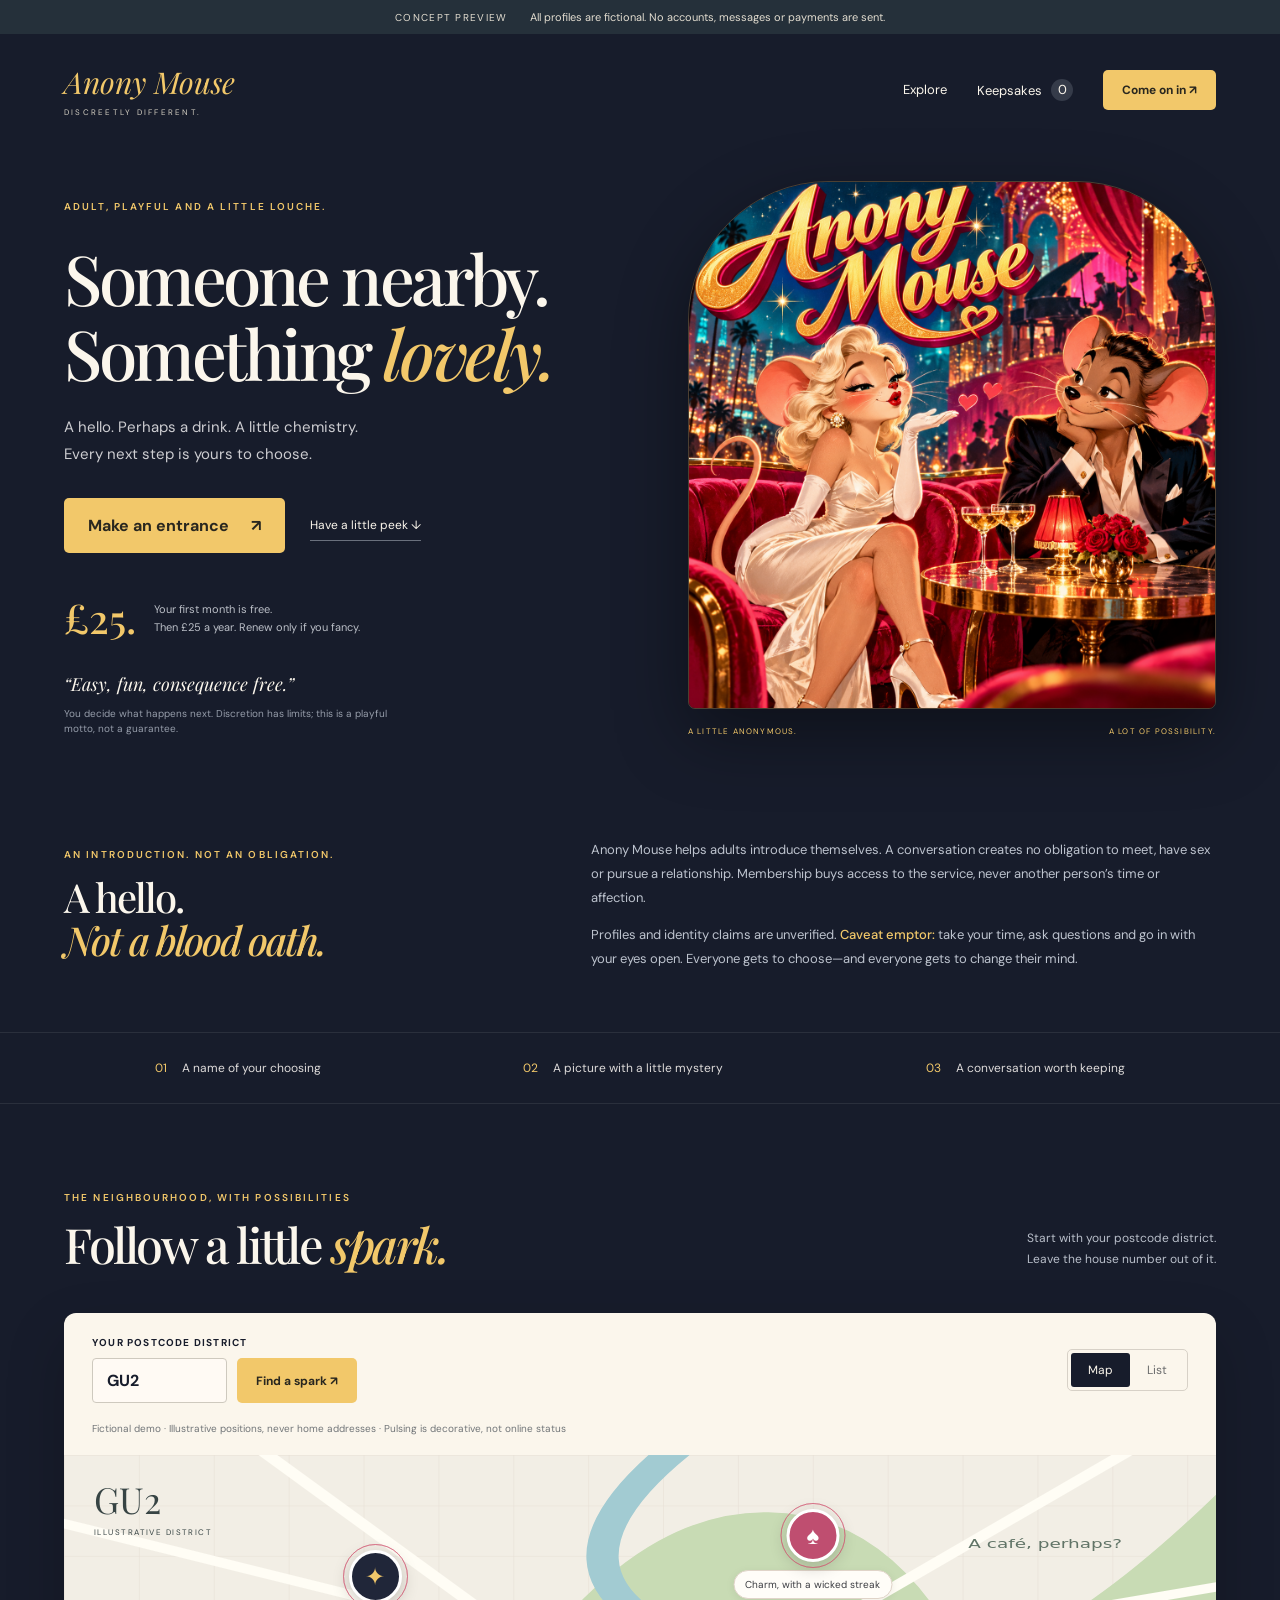
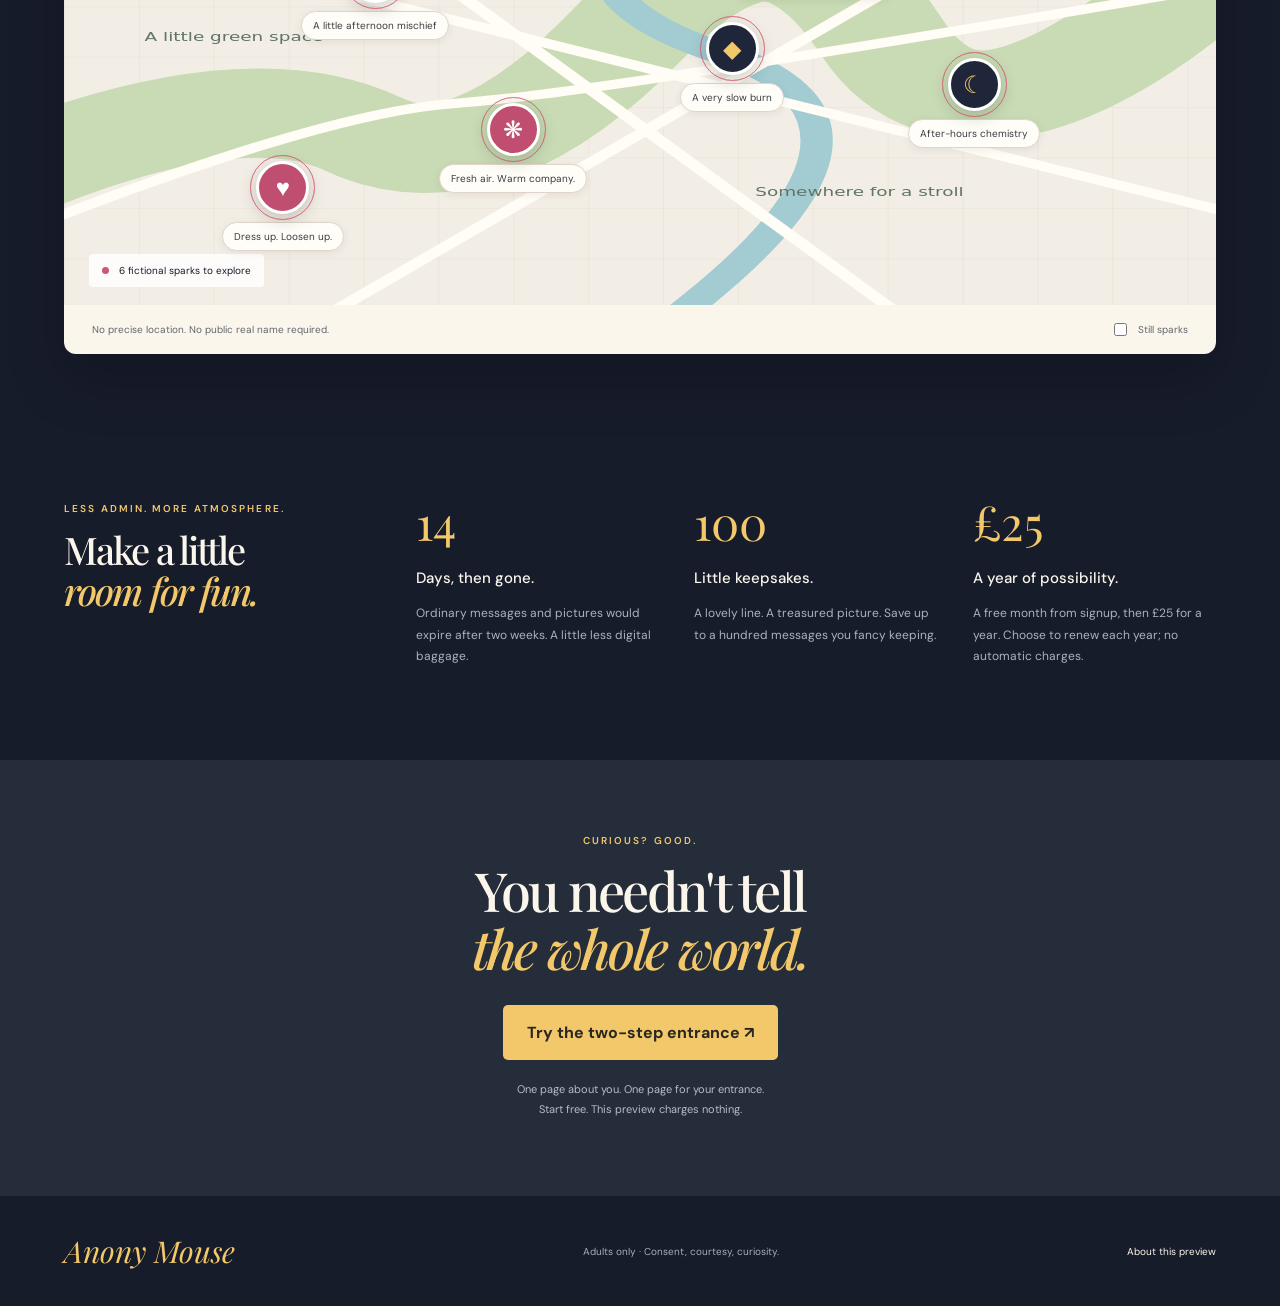
==== commit a39fe88b: "Clarify introductions without obligations and district-only location lookup" ====
--- a/index.html
+++ b/index.html
@@ -4,14 +4,15 @@
 <div class="demo-bar">CONCEPT PREVIEW <span>All profiles are fictional. No accounts, messages or payments are sent.</span></div>
 <header><a class="wordmark" href="#">Anony Mouse<span>DISCREETLY DIFFERENT.</span></a><nav aria-label="Main"><a href="#explore">Explore</a><button class="quiet" id="keepsakesButton">Keepsakes <span id="savedCount">0</span></button><button class="small gold" data-join>Come on in ↗</button></nav></header>
 <main>
-<section class="hero"><div class="hero-copy"><p class="eyebrow">ADULT, PLAYFUL AND A LITTLE LOUCHE.</p><h1>Someone nearby.<br>Something <em>lovely.</em></h1><p class="intro">Say a little about yourself. Say what takes your fancy.<br>See who sends a spark back.</p><div class="hero-actions"><button class="gold" data-join>Make an entrance <span>↗</span></button><a class="text-link" href="#explore">Have a little peek ↓</a></div><div class="price"><strong>£25.</strong><span>Your first month is free.<br>Then £25 a year. Renew only if you fancy.</span></div><p class="motto">“Easy, fun, consequence free.”</p><p class="small-note">You decide what happens next. Discretion has limits; this is a playful motto, not a guarantee.</p></div><div class="hero-art"><img src="assets/anony-mouse-masthead.png" alt="A glamorous blonde mouse blows a kiss to a suave mouse in a Technicolor jazz club"><div class="art-caption"><span>A LITTLE ANONYMOUS.</span><span>A LOT OF POSSIBILITY.</span></div></div></section>
+<section class="hero"><div class="hero-copy"><p class="eyebrow">ADULT, PLAYFUL AND A LITTLE LOUCHE.</p><h1>Someone nearby.<br>Something <em>lovely.</em></h1><p class="intro">A hello. Perhaps a drink. A little chemistry.<br>Every next step is yours to choose.</p><div class="hero-actions"><button class="gold" data-join>Make an entrance <span>↗</span></button><a class="text-link" href="#explore">Have a little peek ↓</a></div><div class="price"><strong>£25.</strong><span>Your first month is free.<br>Then £25 a year. Renew only if you fancy.</span></div><p class="motto">“Easy, fun, consequence free.”</p><p class="small-note">You decide what happens next. Discretion has limits; this is a playful motto, not a guarantee.</p></div><div class="hero-art"><img src="assets/anony-mouse-masthead.png" alt="A glamorous blonde mouse blows a kiss to a suave mouse in a Technicolor jazz club"><div class="art-caption"><span>A LITTLE ANONYMOUS.</span><span>A LOT OF POSSIBILITY.</span></div></div></section>
+<section class="proposition" aria-labelledby="propositionTitle"><div><p class="eyebrow">AN INTRODUCTION. NOT AN OBLIGATION.</p><h2 id="propositionTitle">A hello.<br><em>Not a blood oath.</em></h2></div><div><p>Anony Mouse helps adults introduce themselves. A conversation creates no obligation to meet, have sex or pursue a relationship. Membership buys access to the service, never another person’s time or affection.</p><p>Profiles and identity claims are unverified. <strong>Caveat emptor:</strong> take your time, ask questions and go in with your eyes open. Everyone gets to choose—and everyone gets to change their mind.</p></div></section>
 <section class="strip" aria-label="The idea"><span>01 <b>A name of your choosing</b></span><span>02 <b>A picture with a little mystery</b></span><span>03 <b>A conversation worth keeping</b></span></section>
 <section id="explore" class="explore"><div class="section-top"><div><p class="eyebrow">THE NEIGHBOURHOOD, WITH POSSIBILITIES</p><h2>Follow a little <em>spark.</em></h2></div><p>Start with your postcode district.<br>Leave the house number out of it.</p></div><div class="map-shell"><div class="map-toolbar"><form id="searchForm"><label for="postcode">Your postcode district</label><div class="input-row"><input id="postcode" value="GU2" maxlength="4" autocomplete="off" placeholder="e.g. GU2" pattern="[A-Za-z]{1,2}[0-9]{1,2}[A-Za-z]?" required aria-describedby="mapHelp"><button class="gold small">Find a spark ↗</button></div></form><div class="map-switch"><button class="active" id="mapView" aria-pressed="true">Map</button><button id="listView" aria-pressed="false">List</button></div></div><p id="mapHelp" class="map-help">Fictional demo · Illustrative positions, never home addresses · Pulsing is decorative, not online status</p><div class="map-area" id="mapArea"><svg class="map-drawing" viewBox="0 0 1000 580" preserveAspectRatio="none" aria-hidden="true"><defs><pattern id="grid" width="65" height="65" patternUnits="userSpaceOnUse"><path d="M65 0H0V65" fill="none" stroke="#e7e0d5" stroke-width="1"/></pattern></defs><rect width="1000" height="580" fill="#f2eee5"/><rect width="1000" height="580" fill="url(#grid)"/><path d="M-30 400Q160 290 260 360T490 230T710 235T1050 80" fill="none" stroke="#c8dbb4" stroke-width="115"/><path d="M560 -40Q370 160 570 255T490 640" fill="none" stroke="#a2cbd2" stroke-width="28"/><g fill="none" stroke="#fffdf5" stroke-width="12"><path d="M-50 70L1050 475"/><path d="M-30 480Q230 330 340 320T1020 165"/><path d="M140 -40L760 630"/><path d="M930 -10L220 600"/></g><g fill="#617467" font-size="16" font-family="system-ui"><text x="70" y="240">A little green space</text><text x="600" y="440">Somewhere for a stroll</text><text x="785" y="120">A café, perhaps?</text></g></svg><div class="district"><span id="districtLabel">GU2</span><small>ILLUSTRATIVE DISTRICT</small></div><div id="pins"></div><div class="map-legend"><span class="spark-dot"></span> 6 fictional sparks to explore</div></div><div id="profileList" class="profile-list" hidden></div><div class="map-bottom"><span>No precise location. No public real name required.</span><label><input type="checkbox" id="motionToggle"> Still sparks</label></div></div><p class="search-status" id="searchStatus" role="status"></p></section>
 <section class="rules"><div><p class="eyebrow">LESS ADMIN. MORE ATMOSPHERE.</p><h2>Make a little<br><em>room for fun.</em></h2></div><div class="rule"><span>14</span><h3>Days, then gone.</h3><p>Ordinary messages and pictures would expire after two weeks. A little less digital baggage.</p></div><div class="rule"><span>100</span><h3>Little keepsakes.</h3><p>A lovely line. A treasured picture. Save up to a hundred messages you fancy keeping.</p></div><div class="rule"><span>£25</span><h3>A year of possibility.</h3><p>A free month from signup, then £25 for a year. Choose to renew each year; no automatic charges.</p></div></section>
 <section class="invitation"><p class="eyebrow">CURIOUS? GOOD.</p><h2>You needn't tell<br><em>the whole world.</em></h2><button class="gold" data-join>Try the two-step entrance ↗</button><p>One page about you. One page for your entrance.<br>Start free. This preview charges nothing.</p></section>
 </main><footer><span class="wordmark">Anony Mouse</span><p>Adults only · Consent, courtesy, curiosity.</p><button id="aboutDemo" class="quiet">About this preview</button></footer>
 <dialog id="profileDialog"><button class="close" data-close aria-label="Close profile">×</button><div id="profileContent"></div></dialog>
-<dialog id="joinDialog"><button class="close" data-close aria-label="Close signup">×</button><div class="steps"><span id="stepOne" class="current">01 · Your details</span><span id="stepTwo">02 · Your free month</span></div><form id="detailsForm"><p class="eyebrow">MAKE A LITTLE INTRODUCTION</p><h2>Who shall we<br><em>say is calling?</em></h2><p class="dialog-note">Try invented details. Everything stays in this page's memory and disappears on reload.</p><div class="form-grid"><label>Your chosen name<input name="alias" maxlength="30" required placeholder="A little mystery…"></label><label>Postcode district<input name="district" value="GU2" maxlength="4" pattern="[A-Za-z]{1,2}[0-9]{1,2}[A-Za-z]?" required></label></div><label>A little about you<textarea name="bio" maxlength="300" required placeholder="Your charm, your quirks, your excellent taste…"></textarea></label><label>What takes your fancy?<textarea name="wants" maxlength="300" required placeholder="Flirtation? Chemistry? An afternoon that gets away from you?"></textarea></label><label class="file-label">Your picture <span>Portrait, artwork or avatar</span><input type="file" id="portrait" accept="image/png,image/jpeg,image/webp"><img id="portraitPreview" hidden alt="Your locally selected profile image"></label><label class="check-label"><input type="checkbox" required> I am 18 or over and understand this is a fictional demo.</label><button class="gold wide">Next: your free month ↗</button></form><section id="paymentStep" hidden><p class="eyebrow">A FREE MONTH. NO SURPRISES.</p><h2>A little entrance.<br><em>A lot of possibility.</em></h2><div class="ticket"><span>ANONY MOUSE</span><h3 id="ticketName"></h3><strong>£0<span> today</span></strong><p>One month free from signup · then £25 for a year</p></div><p class="dialog-note">Demo entrance. No card details and no charge. At the end of your free month, choose whether to buy a year for £25. Annual renewal would be manual.</p><button class="gold wide" id="demoPay">Try your free month ↗</button><button class="quiet wide" id="backDetails">← Back to your details</button></section><section id="welcomeStep" hidden><p class="eyebrow">THE CURTAIN IS UP</p><h2>Welcome to<br><em>the possibility.</em></h2><p id="welcomeName"></p><p class="dialog-note">That was the entrance demo. No account was created or payment taken. Have a look at the fictional neighbourhood.</p><button class="gold wide" id="welcomeExplore">Find a little spark ↗</button></section></dialog>
+<dialog id="joinDialog"><button class="close" data-close aria-label="Close signup">×</button><div class="steps"><span id="stepOne" class="current">01 · Your details</span><span id="stepTwo">02 · Your free month</span></div><form id="detailsForm"><p class="eyebrow">MAKE A LITTLE INTRODUCTION</p><h2>Who shall we<br><em>say is calling?</em></h2><p class="dialog-note">Introductions only: no promises of romance or sex, and no obligation to take things further. Use invented details in this preview; they disappear on reload.</p><div class="form-grid"><label>Your chosen name<input name="alias" maxlength="30" required placeholder="A little mystery…"></label><label>Postcode district<input name="district" value="GU2" maxlength="4" pattern="[A-Za-z]{1,2}[0-9]{1,2}[A-Za-z]?" required></label></div><label>A little about you<textarea name="bio" maxlength="300" required placeholder="Your charm, your quirks, your excellent taste…"></textarea></label><label>What takes your fancy?<textarea name="wants" maxlength="300" required placeholder="Flirtation? Chemistry? An afternoon that gets away from you?"></textarea></label><label class="file-label">Your picture <span>Portrait, artwork or avatar</span><input type="file" id="portrait" accept="image/png,image/jpeg,image/webp"><img id="portraitPreview" hidden alt="Your locally selected profile image"></label><label class="check-label"><input type="checkbox" required> I am 18 or over and understand this is a fictional demo.</label><button class="gold wide">Next: your free month ↗</button></form><section id="paymentStep" hidden><p class="eyebrow">A FREE MONTH. NO SURPRISES.</p><h2>A little entrance.<br><em>A lot of possibility.</em></h2><div class="ticket"><span>ANONY MOUSE</span><h3 id="ticketName"></h3><strong>£0<span> today</span></strong><p>One month free from signup · then £25 for a year</p></div><p class="dialog-note">Demo entrance. No card details and no charge. At the end of your free month, choose whether to buy a year for £25. Annual renewal would be manual.</p><button class="gold wide" id="demoPay">Try your free month ↗</button><button class="quiet wide" id="backDetails">← Back to your details</button></section><section id="welcomeStep" hidden><p class="eyebrow">THE CURTAIN IS UP</p><h2>Welcome to<br><em>the possibility.</em></h2><p id="welcomeName"></p><p class="dialog-note">That was the entrance demo. No account was created or payment taken. Have a look at the fictional neighbourhood.</p><button class="gold wide" id="welcomeExplore">Find a little spark ↗</button></section></dialog>
 <dialog id="keepsakesDialog"><button class="close" data-close aria-label="Close keepsakes">×</button><p class="eyebrow">A FEW THINGS WORTH KEEPING</p><h2>Your little <em>keepsakes.</em></h2><p class="dialog-note">Demo only · up to 100 · cleared on reload</p><div id="keepsakeList"></div></dialog>
 <dialog id="infoDialog"><button class="close" data-close aria-label="Close information">×</button><p class="eyebrow">A LITTLE SMOKE. A FEW MIRRORS.</p><h2>A concept,<br><em>with chemistry.</em></h2><p>This is an interactive design prototype by Andy J Myers. All matches and replies are invented. Postcode searches re-label an illustrative map; they do not look up real people or geographical positions.</p><p>No form data, pictures, messages or payments are submitted. Selected pictures and keepsakes exist only in page memory. The live service would require accounts, secure messaging, payment processing and operational support.</p><p>The idea: one month free from signup, then £25 per year with manual renewal; pseudonymous adult profiles; 14-day messages; 100 keepsakes. Discretion is a goal, not a promise that nobody can identify you or copy an exchange.</p></dialog>
 <div id="toast" class="toast" role="status"></div><script src="app.js"></script></body></html>
--- a/style.css
+++ b/style.css
@@ -1,2 +1,4 @@
 @import url('https://fonts.googleapis.com/css2?family=DM+Sans:wght@400;500;600;700&family=Playfair+Display:ital,wght@0,500;0,600;0,700;1,500;1,600&display=swap');
 :root{--ink:#171c2b;--cream:#fbf6ec;--gold:#f2c86a;--rose:#d05571;--muted:#a7acb8}*{box-sizing:border-box}html{scroll-behavior:smooth}body{margin:0;background:var(--ink);color:var(--cream);font-family:'DM Sans',sans-serif}button,input,textarea{font:inherit}button,a{touch-action:manipulation}button{cursor:pointer}a{color:inherit;text-decoration:none}button{border:0}button:focus-visible,a:focus-visible,input:focus-visible,textarea:focus-visible{outline:3px solid #f2c86a;outline-offset:4px}[hidden]{display:none!important}.demo-bar{background:#25303a;color:#e3ddd0;font-size:10px;letter-spacing:.13em;text-align:center;padding:10px 14px}.demo-bar span{letter-spacing:0;margin-left:18px;font-size:11px}header{max-width:1320px;margin:auto;display:flex;align-items:center;justify-content:space-between;padding:28px 5%}.wordmark{font-family:'Playfair Display',serif;color:var(--gold);font-style:italic;font-size:30px}.wordmark span{display:block;font-family:'DM Sans',sans-serif;font-style:normal;font-size:8px;letter-spacing:.28em;color:#d3cec2;margin-top:5px}nav{display:flex;align-items:center;gap:30px;font-size:13px}.quiet{color:inherit;background:none;padding:10px 0}nav .quiet span{display:inline-flex;margin-left:6px;background:#353b49;border-radius:100px;width:22px;height:22px;align-items:center;justify-content:center}.gold{color:#29271f;background:var(--gold);padding:17px 24px;border-radius:5px;font-weight:700;transition:background .2s,transform .2s}.gold:hover{background:#ffdda0;transform:translateY(-2px)}.gold span{margin-left:18px}.small{padding:12px 19px;font-size:12px}.hero{max-width:1320px;margin:auto;padding:36px 5% 60px;display:grid;grid-template-columns:1.05fr 1fr;align-items:center;gap:6%}.eyebrow{font-size:10px;font-weight:600;letter-spacing:.21em;color:var(--gold);line-height:1.7}h1,h2{font-family:'Playfair Display',Georgia,serif;font-weight:500;letter-spacing:-.05em;line-height:1.08}h1{font-size:clamp(42px,5.4vw,74px);margin:25px 0}h2{font-size:clamp(34px,3.8vw,49px);margin:12px 0}em{color:var(--gold);font-weight:500}.intro{color:#cdcdd1;line-height:1.8;font-size:15px}.hero-actions{display:flex;gap:25px;align-items:center;margin:30px 0}.text-link{font-size:12px;border-bottom:1px solid #6a707d;padding:7px 0}.price{display:flex;align-items:center;gap:18px;margin-top:38px}.price strong{font-family:'Playfair Display',serif;font-size:40px;font-weight:500;color:var(--gold)}.price span{font-size:11px;line-height:1.65;color:#bbbfc7}.motto{font-family:'Playfair Display',serif;font-style:italic;font-size:18px;margin:28px 0 8px}.small-note{font-size:10px;line-height:1.5;max-width:340px;color:#969daa}.hero-art{position:relative}.hero-art img{width:100%;display:block;border-radius:140px 140px 7px 7px;box-shadow:0 25px 70px #0006;border:1px solid #b7874155}.art-caption{display:flex;justify-content:space-between;padding:17px 0;font-size:8px;color:var(--gold);letter-spacing:.15em}.strip{border-top:1px solid #ffffff15;border-bottom:1px solid #ffffff15;display:flex;justify-content:space-around;gap:20px;padding:27px 5%;font-size:12px;color:var(--gold)}.strip b{color:#dedbda;font-weight:400;margin-left:12px}.explore{max-width:1320px;margin:auto;padding:75px 5%}.section-top{display:flex;align-items:end;justify-content:space-between;margin-bottom:30px;gap:25px}.section-top>p{color:#b9bfca;font-size:12px;line-height:1.8}.map-shell{border-radius:12px;overflow:hidden;background:var(--cream);color:var(--ink);box-shadow:0 25px 60px #0003}.map-toolbar{display:flex;justify-content:space-between;gap:20px;align-items:center;padding:23px 28px 10px}.map-toolbar label{font-size:10px;text-transform:uppercase;font-weight:700;letter-spacing:.12em}.input-row{display:flex;gap:10px;margin-top:9px}.input-row input{width:135px;border:1px solid #cec9be;border-radius:4px;padding:11px 14px;background:#fffaf4;color:var(--ink);font-weight:700;text-transform:uppercase}.map-switch{border:1px solid #d7d1c7;border-radius:5px;display:flex;padding:3px}.map-switch button{padding:9px 17px;background:none;color:#6a6b6c;font-size:12px;border-radius:3px}.map-switch .active{background:var(--ink);color:var(--cream)}.map-help{font-size:10px;line-height:1.6;padding:0 28px;margin:8px 0 18px;color:#717578}.map-area{position:relative;height:450px;overflow:hidden}.map-drawing{position:absolute;width:100%;height:100%}.district{position:absolute;top:20px;left:30px;color:#374444;pointer-events:none}.district span{font-family:'Playfair Display',serif;font-size:36px}.district small{display:block;font-size:8px;letter-spacing:.18em;margin-top:4px}.pin{position:absolute;transform:translate(-50%,-50%);z-index:1;background:none;display:flex;align-items:center;flex-direction:column;gap:8px}.pin-avatar{position:relative;display:grid;place-items:center;background:#202639;color:var(--gold);height:53px;width:53px;border-radius:50%;border:3px solid #fff;font-size:24px;box-shadow:0 5px 18px #0003}.pin-avatar:before,.pin-avatar:after{content:'';position:absolute;inset:-9px;border:1px solid #d0557188;border-radius:50%;animation:pulse 3s infinite}.pin-avatar:after{animation-delay:1.5s}.pin:nth-child(even) .pin-avatar{background:#bf4e70;color:white}.pin-hint{padding:7px 11px;background:#fffdf8;border:1px solid #e0d4c8;border-radius:20px;box-shadow:0 2px 10px #0001;font-size:10px;color:#3b3c41;white-space:nowrap}.pin:hover{z-index:4}.pin:hover .pin-avatar{background:#e3b758;color:#202639}.map-legend{position:absolute;bottom:18px;left:25px;padding:10px 13px;background:#ffffffd9;border-radius:4px;font-size:10px}.spark-dot{display:inline-block;width:7px;height:7px;background:var(--rose);border-radius:50%;margin-right:7px}.map-bottom{display:flex;justify-content:space-between;align-items:center;padding:15px 28px;gap:20px;font-size:10px;color:#626770}.map-bottom label{display:flex;align-items:center;gap:8px}.search-status{font-size:12px;color:var(--gold);min-height:17px}.profile-list{padding:5px 28px 25px;display:grid;grid-template-columns:repeat(3,1fr);gap:14px}.list-card{background:#eee7db;color:var(--ink);text-align:left;border-radius:8px;padding:20px}.list-card>span{font-size:27px;display:block;margin-bottom:12px}.list-card strong{display:block;font-size:16px}.list-card p{font-size:12px;line-height:1.6}.list-card small{font-size:10px;color:#606870}.rules{max-width:1320px;margin:auto;padding:20px 5% 80px;display:grid;grid-template-columns:1.3fr repeat(3,1fr);gap:35px}.rules h2{font-size:38px}.rule>span{font-family:'Playfair Display',serif;font-size:47px;color:var(--gold)}.rule h3{font-size:15px;font-weight:500}.rule p{font-size:12px;line-height:1.8;color:#abb2bf}.invitation{background:#242d39;text-align:center;padding:62px 25px 65px}.invitation h2{font-size:54px;margin-bottom:28px}.invitation p:last-child{font-size:11px;color:#b6bdc8;line-height:1.8;margin-top:20px}footer{max-width:1320px;margin:auto;padding:35px 5%;display:flex;justify-content:space-between;align-items:center;gap:20px}footer p,footer button{font-size:10px;color:#a6adba}dialog{background:var(--cream);color:var(--ink);border:1px solid #e2c790;border-radius:15px;padding:40px;width:min(560px,calc(100% - 28px));max-height:90vh;box-shadow:0 25px 100px #0008}dialog::backdrop{background:#0d101dd9;backdrop-filter:blur(7px)}dialog h2{font-size:39px}dialog em{color:#a46b2b}dialog .eyebrow{color:#a46b2b}.close{position:absolute;top:12px;right:18px;background:none;font-size:28px;color:#6c6e75}.dialog-note{font-size:11px;line-height:1.7;color:#737777}.steps{display:flex;gap:25px;font-size:10px;color:#93938d;margin-bottom:28px}.steps .current{color:#a46b2b;font-weight:700;border-bottom:1px solid;padding-bottom:7px}label{display:block}#detailsForm label{font-size:11px;font-weight:600;margin-top:15px}#detailsForm input:not([type=checkbox]),textarea{display:block;width:100%;background:#fffdf9;border:1px solid #d9d1c4;border-radius:5px;padding:12px;margin-top:7px;font-size:13px;color:var(--ink)}textarea{resize:vertical;min-height:75px}.form-grid{display:grid;grid-template-columns:1fr 1fr;gap:15px}.file-label span{font-weight:400;color:#858479;margin-left:8px}#portraitPreview{width:80px;height:80px;object-fit:cover;border-radius:50%;margin-top:12px}.check-label{display:flex;align-items:start;gap:8px;font-weight:400!important;line-height:1.7}.wide{width:100%;margin-top:18px}.ticket{background:var(--ink);border-radius:8px;color:var(--cream);padding:30px;margin:25px 0;border:1px dashed var(--gold)}.ticket>span{letter-spacing:.22em;font-size:9px;color:var(--gold)}.ticket h3{font-family:'Playfair Display',serif;font-size:25px;font-weight:500}.ticket strong{font-family:'Playfair Display',serif;font-size:55px;color:var(--gold);font-weight:500}.ticket strong span{font-family:'DM Sans',sans-serif;font-size:13px}.ticket p{font-size:10px;color:#b9bec7}.profile-avatar{width:75px;height:75px;border-radius:50%;background:var(--ink);display:grid;place-items:center;font-size:37px;margin-bottom:25px}.profile-copy{font-size:14px;line-height:1.8;color:#63656b}.tags{display:flex;gap:8px;flex-wrap:wrap;margin:18px 0}.tags span{font-size:10px;border:1px solid #d6c7b3;border-radius:20px;padding:7px 12px}.fiction-label{font-size:9px;letter-spacing:.13em;color:#a46b2b}.chat-area{margin-top:20px;border-top:1px solid #d8cebf;padding-top:16px}.bubble{padding:12px 15px;border-radius:10px;background:#e8e0d2;margin:10px 0;font-size:12px;line-height:1.7}.bubble.mine{background:#20283a;color:#f4eadd;margin-left:35px}.bubble button{display:block;background:none;color:#95652d;font-size:10px;padding:8px 0 0}.bubble.mine button{color:var(--gold)}.chat-form{display:flex;gap:8px;margin-top:15px}.chat-form input{width:100%;min-width:0;padding:12px;border:1px solid #d1c6b4;border-radius:5px}.toast{position:fixed;bottom:25px;left:50%;transform:translateX(-50%);background:var(--gold);color:var(--ink);border-radius:6px;padding:13px 22px;box-shadow:0 5px 30px #0006;font-size:12px;z-index:10;display:none}.toast.show{display:block}#infoDialog>p:not(.eyebrow){font-size:13px;line-height:1.85;color:#62656a}.empty{padding:25px 0;font-size:13px;line-height:1.8;color:#777}.still .pin-avatar:before,.still .pin-avatar:after{animation:none;display:none}@keyframes pulse{0%{transform:scale(.85);opacity:.8}100%{transform:scale(1.8);opacity:0}}@media(prefers-reduced-motion:reduce){html{scroll-behavior:auto}*,*:before,*:after{animation:none!important;transition:none!important}.pin-avatar:before,.pin-avatar:after{display:none}}@media(max-width:800px){header{padding:23px 6%}nav{gap:16px}nav>a{display:none}.hero{grid-template-columns:1fr 1fr;gap:5%;padding:20px 6% 45px}h1{font-size:44px}.intro{font-size:12px}.hero-actions{flex-direction:column;align-items:start;gap:12px}.hero-art img{border-radius:90px 90px 6px 6px}.strip{font-size:10px;flex-wrap:wrap}.rules{grid-template-columns:repeat(3,1fr);gap:22px}.rules>div:first-child{grid-column:1/-1}.rules h2 br{display:none}.section-top>p{display:none}.profile-list{grid-template-columns:1fr 1fr}}@media(max-width:550px){.demo-bar span{display:block;margin:5px 0 0;font-size:9px}.wordmark{font-size:23px}nav{gap:14px}nav .gold{padding:10px 12px;font-size:10px}nav .quiet{font-size:10px}.hero{display:flex;flex-direction:column-reverse;align-items:stretch;gap:22px}.hero-art{width:100%}.hero-art img{height:340px;object-fit:cover;object-position:50% 38%;border-radius:80px 80px 6px 6px}.hero-copy{text-align:center}.hero-copy .eyebrow{font-size:8px}h1{font-size:45px}.hero-actions{align-items:center}.price{justify-content:center;margin-top:24px}.small-note{margin:0 auto}.motto{margin-top:21px}.strip{display:block;text-align:center}.strip span{display:block;padding:7px}.explore{padding:45px 5%}.map-toolbar{padding:18px 16px 8px;align-items:start;gap:10px}.input-row{gap:7px}.input-row input{width:83px}.input-row .gold{padding:12px 10px;font-size:10px}.map-switch button{padding:9px;font-size:10px}.map-help{padding:0 16px;font-size:9px}.map-area{height:460px}.pin-avatar{width:43px;height:43px;font-size:20px}.pin-hint{font-size:8px;padding:6px 7px}.district{left:18px}.district span{font-size:29px}.map-bottom{padding:15px;font-size:8px}.profile-list{padding:10px 16px;gap:10px}.list-card{padding:15px}.rules{grid-template-columns:1fr;padding:0 6% 45px;gap:18px}.rules>div:first-child{grid-column:auto}.rule{border-top:1px solid #ffffff15;padding-top:16px}.rule>span{float:left;width:95px;font-size:40px}.rule h3,.rule p{margin-left:100px}.rule h3{margin-top:5px}.invitation h2{font-size:43px}footer{flex-wrap:wrap}footer p{width:100%;order:3;margin:0}dialog{padding:35px 24px}.form-grid{gap:10px}dialog h2{font-size:34px}}
+
+.proposition{max-width:1320px;margin:auto;padding:12px 5% 48px;display:grid;grid-template-columns:1fr 1.4fr;gap:7%;align-items:center}.proposition h2{font-size:40px}.proposition>div>p:not(.eyebrow){font-size:13px;line-height:1.85;color:#bdc3ce}.proposition strong{color:var(--gold);font-weight:500}@media(max-width:550px){.proposition{grid-template-columns:1fr;gap:15px;padding:0 6% 40px}.proposition h2{font-size:35px}}
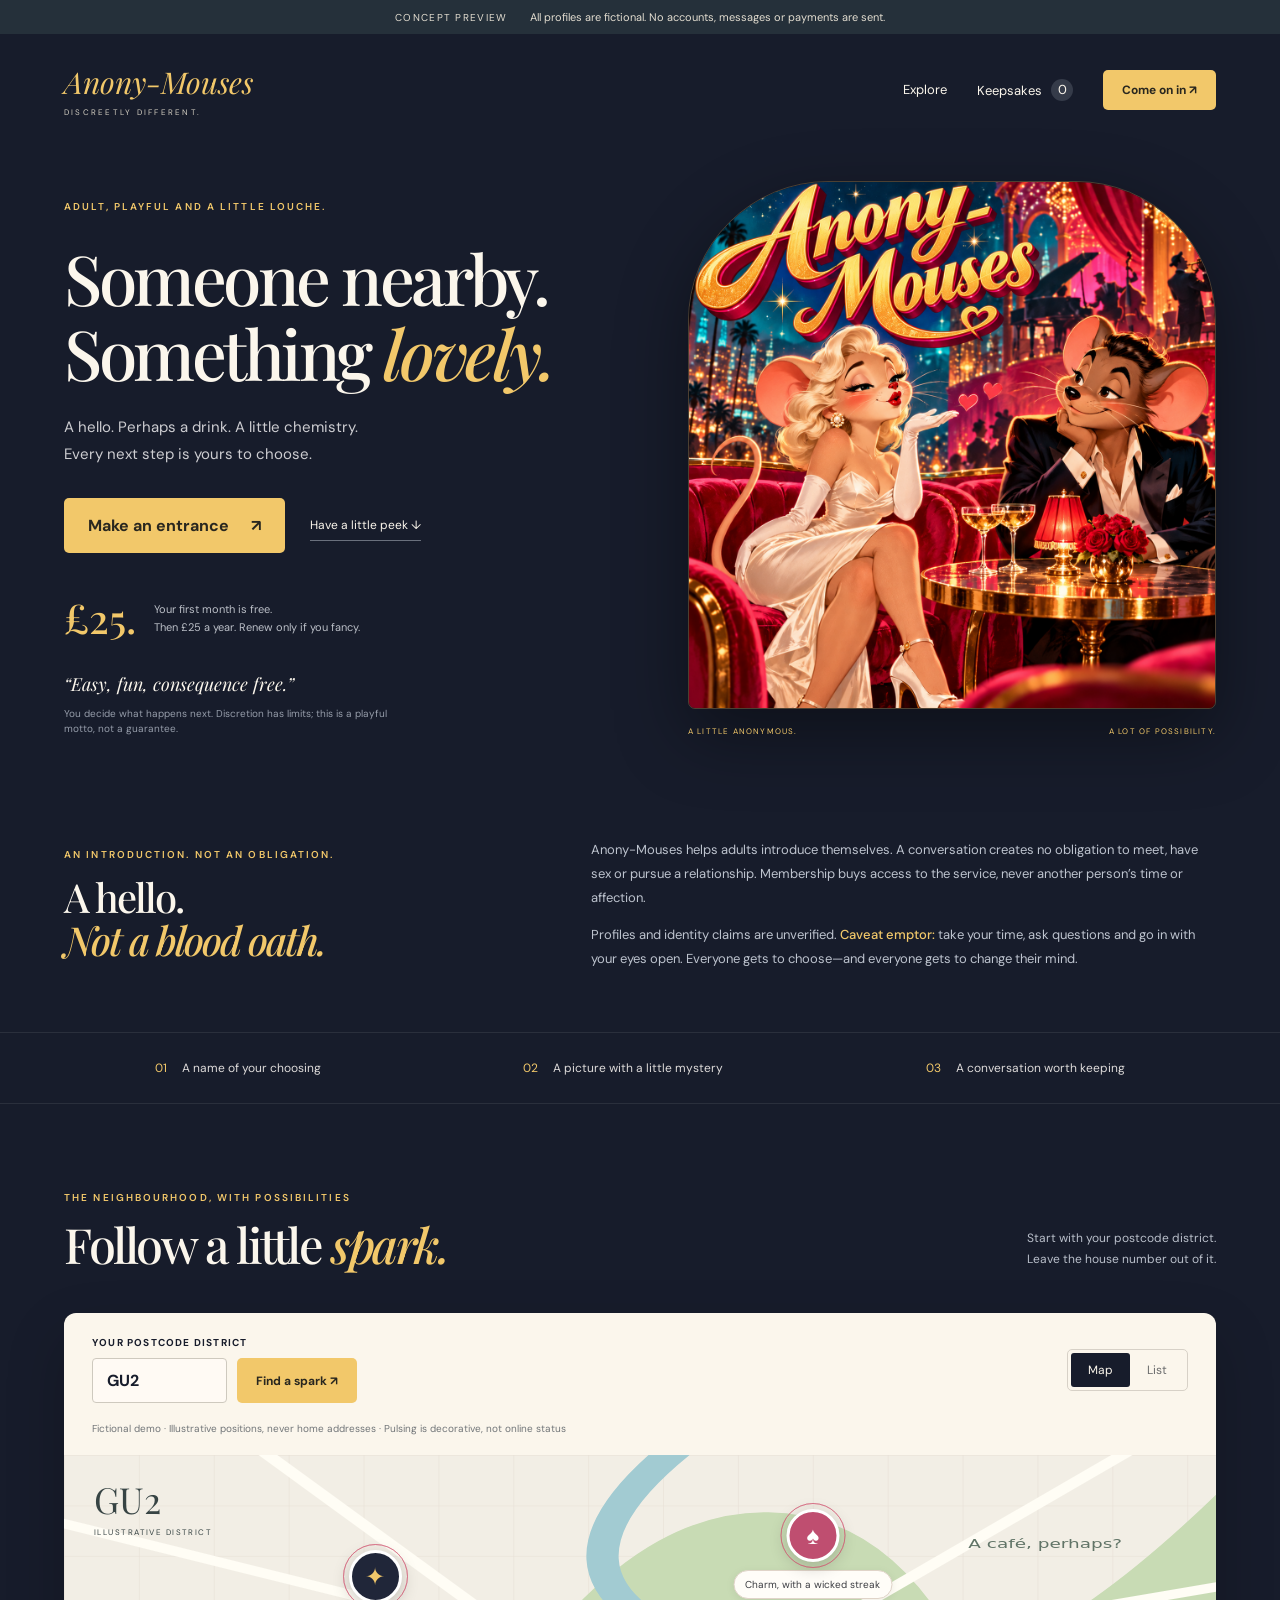
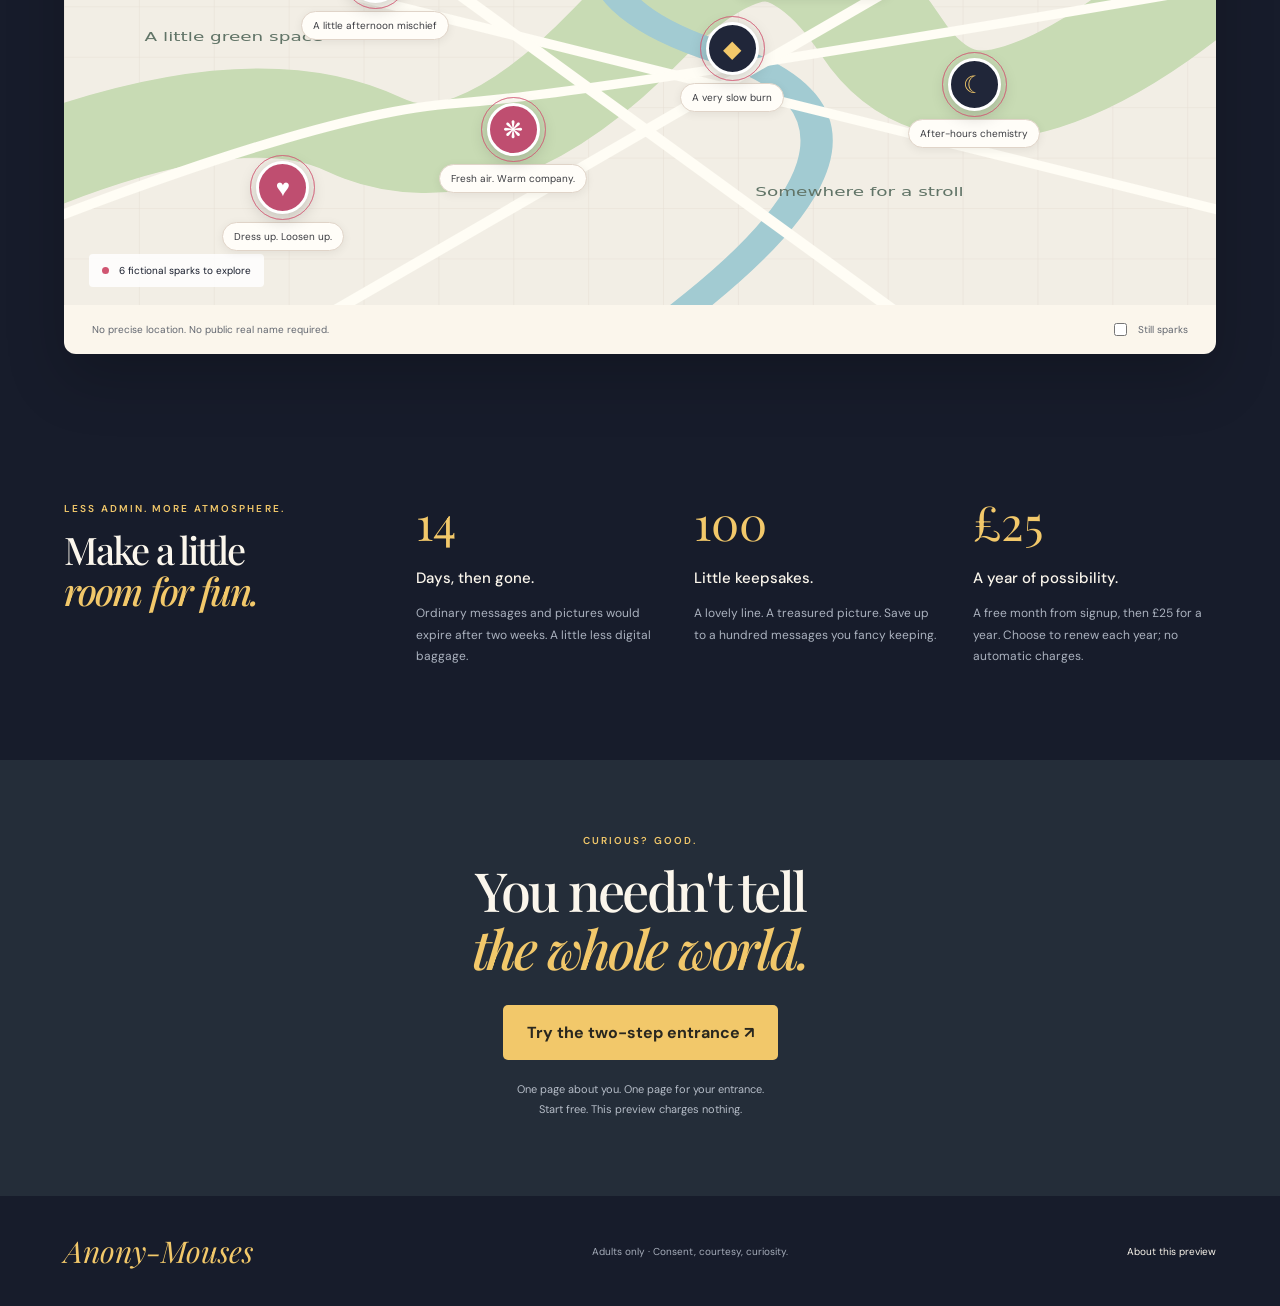
==== commit 49d905c4: "Rebrand website and project copy as Anony-Mouses" ====
--- a/index.html
+++ b/index.html
@@ -1,18 +1,18 @@
 <!doctype html>
-<html lang="en"><head><meta charset="utf-8"><meta name="viewport" content="width=device-width,initial-scale=1"><meta name="theme-color" content="#171c2b"><meta name="description" content="Anony Mouse — a playful concept for discreet adult dating. Explore the fictional postcode map and try the two-step signup demo."><title>Anony Mouse — a little chemistry</title><link rel="stylesheet" href="style.css"></head>
+<html lang="en"><head><meta charset="utf-8"><meta name="viewport" content="width=device-width,initial-scale=1"><meta name="theme-color" content="#171c2b"><meta name="description" content="Anony-Mouses — a playful concept for discreet adult dating. Explore the fictional postcode map and try the two-step signup demo."><title>Anony-Mouses — a little chemistry</title><link rel="stylesheet" href="style.css?v=b3ef0152f57b"></head>
 <body>
 <div class="demo-bar">CONCEPT PREVIEW <span>All profiles are fictional. No accounts, messages or payments are sent.</span></div>
-<header><a class="wordmark" href="#">Anony Mouse<span>DISCREETLY DIFFERENT.</span></a><nav aria-label="Main"><a href="#explore">Explore</a><button class="quiet" id="keepsakesButton">Keepsakes <span id="savedCount">0</span></button><button class="small gold" data-join>Come on in ↗</button></nav></header>
+<header><a class="wordmark" href="#">Anony-Mouses<span>DISCREETLY DIFFERENT.</span></a><nav aria-label="Main"><a href="#explore">Explore</a><button class="quiet" id="keepsakesButton">Keepsakes <span id="savedCount">0</span></button><button class="small gold" data-join>Come on in ↗</button></nav></header>
 <main>
-<section class="hero"><div class="hero-copy"><p class="eyebrow">ADULT, PLAYFUL AND A LITTLE LOUCHE.</p><h1>Someone nearby.<br>Something <em>lovely.</em></h1><p class="intro">A hello. Perhaps a drink. A little chemistry.<br>Every next step is yours to choose.</p><div class="hero-actions"><button class="gold" data-join>Make an entrance <span>↗</span></button><a class="text-link" href="#explore">Have a little peek ↓</a></div><div class="price"><strong>£25.</strong><span>Your first month is free.<br>Then £25 a year. Renew only if you fancy.</span></div><p class="motto">“Easy, fun, consequence free.”</p><p class="small-note">You decide what happens next. Discretion has limits; this is a playful motto, not a guarantee.</p></div><div class="hero-art"><img src="assets/anony-mouse-masthead.png" alt="A glamorous blonde mouse blows a kiss to a suave mouse in a Technicolor jazz club"><div class="art-caption"><span>A LITTLE ANONYMOUS.</span><span>A LOT OF POSSIBILITY.</span></div></div></section>
-<section class="proposition" aria-labelledby="propositionTitle"><div><p class="eyebrow">AN INTRODUCTION. NOT AN OBLIGATION.</p><h2 id="propositionTitle">A hello.<br><em>Not a blood oath.</em></h2></div><div><p>Anony Mouse helps adults introduce themselves. A conversation creates no obligation to meet, have sex or pursue a relationship. Membership buys access to the service, never another person’s time or affection.</p><p>Profiles and identity claims are unverified. <strong>Caveat emptor:</strong> take your time, ask questions and go in with your eyes open. Everyone gets to choose—and everyone gets to change their mind.</p></div></section>
+<section class="hero"><div class="hero-copy"><p class="eyebrow">ADULT, PLAYFUL AND A LITTLE LOUCHE.</p><h1>Someone nearby.<br>Something <em>lovely.</em></h1><p class="intro">A hello. Perhaps a drink. A little chemistry.<br>Every next step is yours to choose.</p><div class="hero-actions"><button class="gold" data-join>Make an entrance <span>↗</span></button><a class="text-link" href="#explore">Have a little peek ↓</a></div><div class="price"><strong>£25.</strong><span>Your first month is free.<br>Then £25 a year. Renew only if you fancy.</span></div><p class="motto">“Easy, fun, consequence free.”</p><p class="small-note">You decide what happens next. Discretion has limits; this is a playful motto, not a guarantee.</p></div><div class="hero-art"><img src="assets/anony-mouses-masthead.png" alt="A glamorous blonde mouse blows a kiss to a suave mouse in a Technicolor jazz club"><div class="art-caption"><span>A LITTLE ANONYMOUS.</span><span>A LOT OF POSSIBILITY.</span></div></div></section>
+<section class="proposition" aria-labelledby="propositionTitle"><div><p class="eyebrow">AN INTRODUCTION. NOT AN OBLIGATION.</p><h2 id="propositionTitle">A hello.<br><em>Not a blood oath.</em></h2></div><div><p>Anony-Mouses helps adults introduce themselves. A conversation creates no obligation to meet, have sex or pursue a relationship. Membership buys access to the service, never another person’s time or affection.</p><p>Profiles and identity claims are unverified. <strong>Caveat emptor:</strong> take your time, ask questions and go in with your eyes open. Everyone gets to choose—and everyone gets to change their mind.</p></div></section>
 <section class="strip" aria-label="The idea"><span>01 <b>A name of your choosing</b></span><span>02 <b>A picture with a little mystery</b></span><span>03 <b>A conversation worth keeping</b></span></section>
 <section id="explore" class="explore"><div class="section-top"><div><p class="eyebrow">THE NEIGHBOURHOOD, WITH POSSIBILITIES</p><h2>Follow a little <em>spark.</em></h2></div><p>Start with your postcode district.<br>Leave the house number out of it.</p></div><div class="map-shell"><div class="map-toolbar"><form id="searchForm"><label for="postcode">Your postcode district</label><div class="input-row"><input id="postcode" value="GU2" maxlength="4" autocomplete="off" placeholder="e.g. GU2" pattern="[A-Za-z]{1,2}[0-9]{1,2}[A-Za-z]?" required aria-describedby="mapHelp"><button class="gold small">Find a spark ↗</button></div></form><div class="map-switch"><button class="active" id="mapView" aria-pressed="true">Map</button><button id="listView" aria-pressed="false">List</button></div></div><p id="mapHelp" class="map-help">Fictional demo · Illustrative positions, never home addresses · Pulsing is decorative, not online status</p><div class="map-area" id="mapArea"><svg class="map-drawing" viewBox="0 0 1000 580" preserveAspectRatio="none" aria-hidden="true"><defs><pattern id="grid" width="65" height="65" patternUnits="userSpaceOnUse"><path d="M65 0H0V65" fill="none" stroke="#e7e0d5" stroke-width="1"/></pattern></defs><rect width="1000" height="580" fill="#f2eee5"/><rect width="1000" height="580" fill="url(#grid)"/><path d="M-30 400Q160 290 260 360T490 230T710 235T1050 80" fill="none" stroke="#c8dbb4" stroke-width="115"/><path d="M560 -40Q370 160 570 255T490 640" fill="none" stroke="#a2cbd2" stroke-width="28"/><g fill="none" stroke="#fffdf5" stroke-width="12"><path d="M-50 70L1050 475"/><path d="M-30 480Q230 330 340 320T1020 165"/><path d="M140 -40L760 630"/><path d="M930 -10L220 600"/></g><g fill="#617467" font-size="16" font-family="system-ui"><text x="70" y="240">A little green space</text><text x="600" y="440">Somewhere for a stroll</text><text x="785" y="120">A café, perhaps?</text></g></svg><div class="district"><span id="districtLabel">GU2</span><small>ILLUSTRATIVE DISTRICT</small></div><div id="pins"></div><div class="map-legend"><span class="spark-dot"></span> 6 fictional sparks to explore</div></div><div id="profileList" class="profile-list" hidden></div><div class="map-bottom"><span>No precise location. No public real name required.</span><label><input type="checkbox" id="motionToggle"> Still sparks</label></div></div><p class="search-status" id="searchStatus" role="status"></p></section>
 <section class="rules"><div><p class="eyebrow">LESS ADMIN. MORE ATMOSPHERE.</p><h2>Make a little<br><em>room for fun.</em></h2></div><div class="rule"><span>14</span><h3>Days, then gone.</h3><p>Ordinary messages and pictures would expire after two weeks. A little less digital baggage.</p></div><div class="rule"><span>100</span><h3>Little keepsakes.</h3><p>A lovely line. A treasured picture. Save up to a hundred messages you fancy keeping.</p></div><div class="rule"><span>£25</span><h3>A year of possibility.</h3><p>A free month from signup, then £25 for a year. Choose to renew each year; no automatic charges.</p></div></section>
 <section class="invitation"><p class="eyebrow">CURIOUS? GOOD.</p><h2>You needn't tell<br><em>the whole world.</em></h2><button class="gold" data-join>Try the two-step entrance ↗</button><p>One page about you. One page for your entrance.<br>Start free. This preview charges nothing.</p></section>
-</main><footer><span class="wordmark">Anony Mouse</span><p>Adults only · Consent, courtesy, curiosity.</p><button id="aboutDemo" class="quiet">About this preview</button></footer>
+</main><footer><span class="wordmark">Anony-Mouses</span><p>Adults only · Consent, courtesy, curiosity.</p><button id="aboutDemo" class="quiet">About this preview</button></footer>
 <dialog id="profileDialog"><button class="close" data-close aria-label="Close profile">×</button><div id="profileContent"></div></dialog>
-<dialog id="joinDialog"><button class="close" data-close aria-label="Close signup">×</button><div class="steps"><span id="stepOne" class="current">01 · Your details</span><span id="stepTwo">02 · Your free month</span></div><form id="detailsForm"><p class="eyebrow">MAKE A LITTLE INTRODUCTION</p><h2>Who shall we<br><em>say is calling?</em></h2><p class="dialog-note">Introductions only: no promises of romance or sex, and no obligation to take things further. Use invented details in this preview; they disappear on reload.</p><div class="form-grid"><label>Your chosen name<input name="alias" maxlength="30" required placeholder="A little mystery…"></label><label>Postcode district<input name="district" value="GU2" maxlength="4" pattern="[A-Za-z]{1,2}[0-9]{1,2}[A-Za-z]?" required></label></div><label>A little about you<textarea name="bio" maxlength="300" required placeholder="Your charm, your quirks, your excellent taste…"></textarea></label><label>What takes your fancy?<textarea name="wants" maxlength="300" required placeholder="Flirtation? Chemistry? An afternoon that gets away from you?"></textarea></label><label class="file-label">Your picture <span>Portrait, artwork or avatar</span><input type="file" id="portrait" accept="image/png,image/jpeg,image/webp"><img id="portraitPreview" hidden alt="Your locally selected profile image"></label><label class="check-label"><input type="checkbox" required> I am 18 or over and understand this is a fictional demo.</label><button class="gold wide">Next: your free month ↗</button></form><section id="paymentStep" hidden><p class="eyebrow">A FREE MONTH. NO SURPRISES.</p><h2>A little entrance.<br><em>A lot of possibility.</em></h2><div class="ticket"><span>ANONY MOUSE</span><h3 id="ticketName"></h3><strong>£0<span> today</span></strong><p>One month free from signup · then £25 for a year</p></div><p class="dialog-note">Demo entrance. No card details and no charge. At the end of your free month, choose whether to buy a year for £25. Annual renewal would be manual.</p><button class="gold wide" id="demoPay">Try your free month ↗</button><button class="quiet wide" id="backDetails">← Back to your details</button></section><section id="welcomeStep" hidden><p class="eyebrow">THE CURTAIN IS UP</p><h2>Welcome to<br><em>the possibility.</em></h2><p id="welcomeName"></p><p class="dialog-note">That was the entrance demo. No account was created or payment taken. Have a look at the fictional neighbourhood.</p><button class="gold wide" id="welcomeExplore">Find a little spark ↗</button></section></dialog>
+<dialog id="joinDialog"><button class="close" data-close aria-label="Close signup">×</button><div class="steps"><span id="stepOne" class="current">01 · Your details</span><span id="stepTwo">02 · Your free month</span></div><form id="detailsForm"><p class="eyebrow">MAKE A LITTLE INTRODUCTION</p><h2>Who shall we<br><em>say is calling?</em></h2><p class="dialog-note">Introductions only: no promises of romance or sex, and no obligation to take things further. Use invented details in this preview; they disappear on reload.</p><div class="form-grid"><label>Your chosen name<input name="alias" maxlength="30" required placeholder="A little mystery…"></label><label>Postcode district<input name="district" value="GU2" maxlength="4" pattern="[A-Za-z]{1,2}[0-9]{1,2}[A-Za-z]?" required></label></div><label>A little about you<textarea name="bio" maxlength="300" required placeholder="Your charm, your quirks, your excellent taste…"></textarea></label><label>What takes your fancy?<textarea name="wants" maxlength="300" required placeholder="Flirtation? Chemistry? An afternoon that gets away from you?"></textarea></label><label class="file-label">Your picture <span>Portrait, artwork or avatar</span><input type="file" id="portrait" accept="image/png,image/jpeg,image/webp"><img id="portraitPreview" hidden alt="Your locally selected profile image"></label><label class="check-label"><input type="checkbox" required> I am 18 or over and understand this is a fictional demo.</label><button class="gold wide">Next: your free month ↗</button></form><section id="paymentStep" hidden><p class="eyebrow">A FREE MONTH. NO SURPRISES.</p><h2>A little entrance.<br><em>A lot of possibility.</em></h2><div class="ticket"><span>ANONY-MOUSES</span><h3 id="ticketName"></h3><strong>£0<span> today</span></strong><p>One month free from signup · then £25 for a year</p></div><p class="dialog-note">Demo entrance. No card details and no charge. At the end of your free month, choose whether to buy a year for £25. Annual renewal would be manual.</p><button class="gold wide" id="demoPay">Try your free month ↗</button><button class="quiet wide" id="backDetails">← Back to your details</button></section><section id="welcomeStep" hidden><p class="eyebrow">THE CURTAIN IS UP</p><h2>Welcome to<br><em>the possibility.</em></h2><p id="welcomeName"></p><p class="dialog-note">That was the entrance demo. No account was created or payment taken. Have a look at the fictional neighbourhood.</p><button class="gold wide" id="welcomeExplore">Find a little spark ↗</button></section></dialog>
 <dialog id="keepsakesDialog"><button class="close" data-close aria-label="Close keepsakes">×</button><p class="eyebrow">A FEW THINGS WORTH KEEPING</p><h2>Your little <em>keepsakes.</em></h2><p class="dialog-note">Demo only · up to 100 · cleared on reload</p><div id="keepsakeList"></div></dialog>
 <dialog id="infoDialog"><button class="close" data-close aria-label="Close information">×</button><p class="eyebrow">A LITTLE SMOKE. A FEW MIRRORS.</p><h2>A concept,<br><em>with chemistry.</em></h2><p>This is an interactive design prototype by Andy J Myers. All matches and replies are invented. Postcode searches re-label an illustrative map; they do not look up real people or geographical positions.</p><p>No form data, pictures, messages or payments are submitted. Selected pictures and keepsakes exist only in page memory. The live service would require accounts, secure messaging, payment processing and operational support.</p><p>The idea: one month free from signup, then £25 per year with manual renewal; pseudonymous adult profiles; 14-day messages; 100 keepsakes. Discretion is a goal, not a promise that nobody can identify you or copy an exchange.</p></dialog>
 <div id="toast" class="toast" role="status"></div><script src="app.js"></script></body></html>
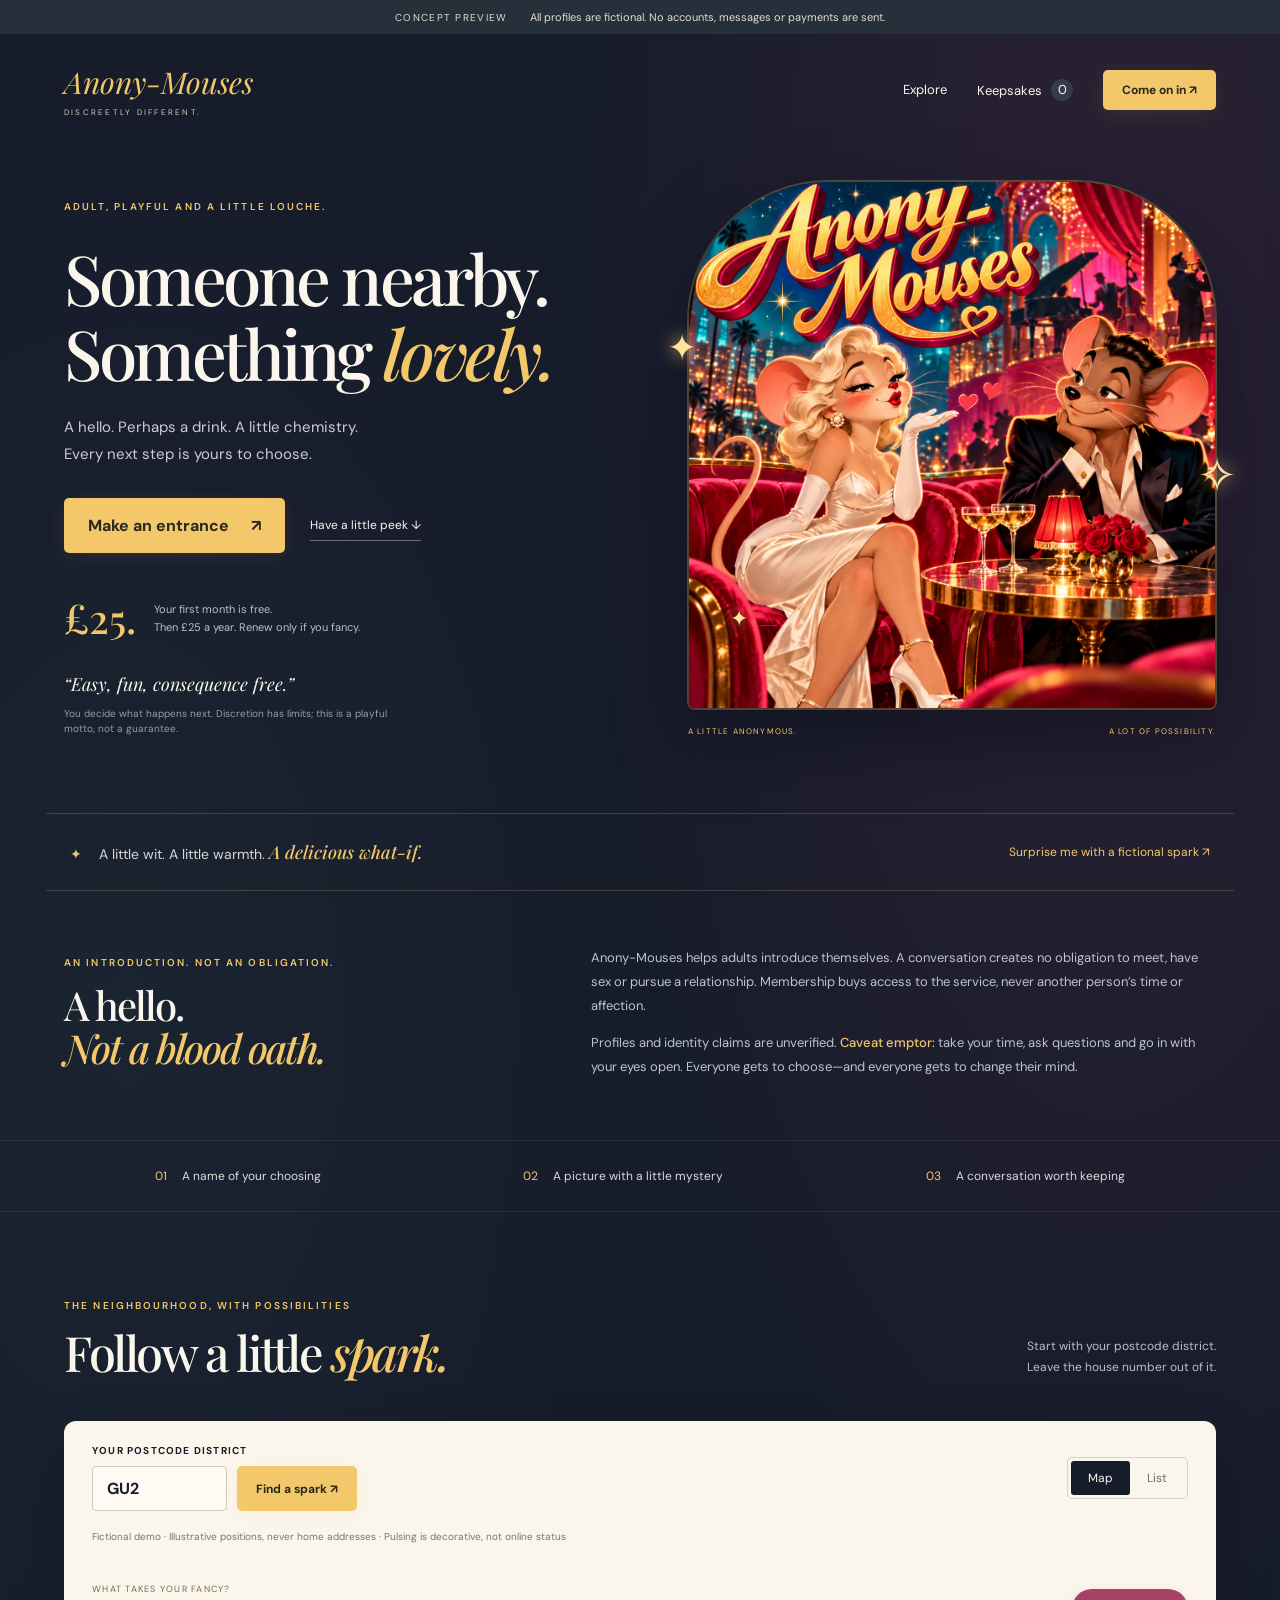
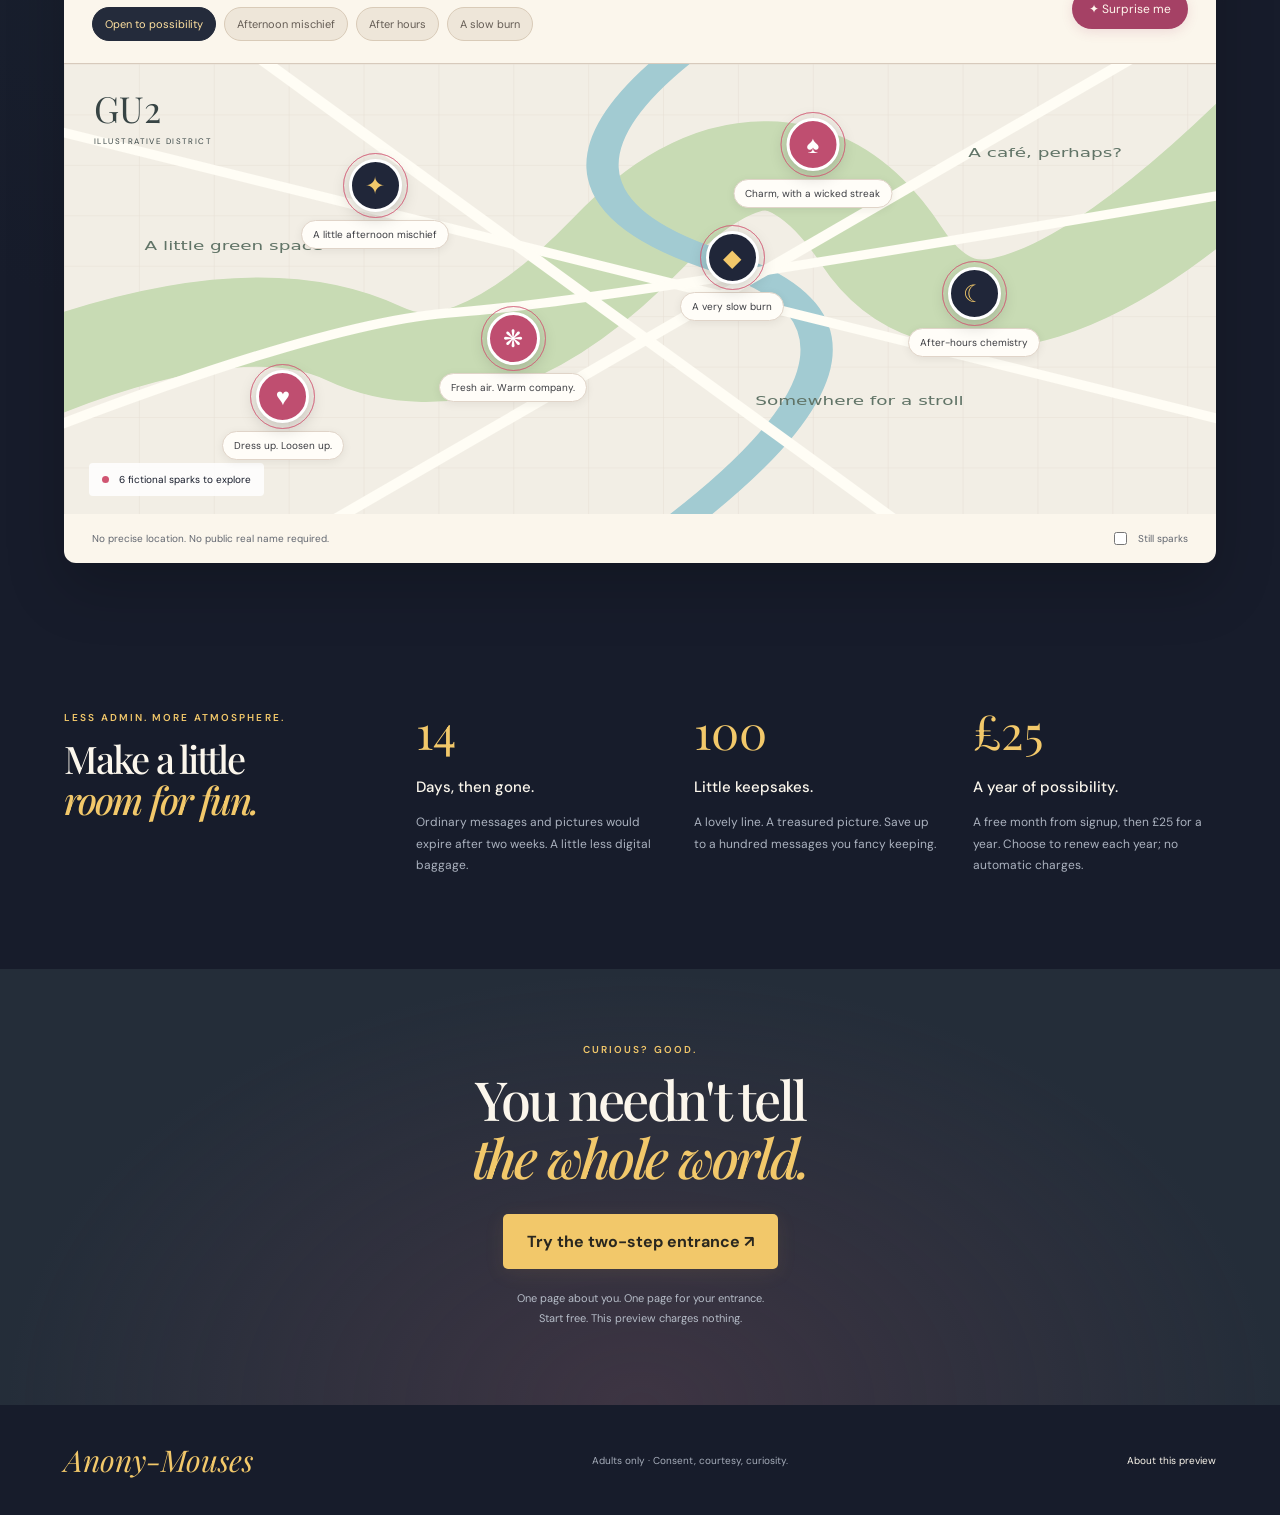
==== commit 3e9335b4: "Add playful discovery and nightclub glow; align Android development track" ====
--- a/index.html
+++ b/index.html
@@ -1,13 +1,14 @@
 <!doctype html>
-<html lang="en"><head><meta charset="utf-8"><meta name="viewport" content="width=device-width,initial-scale=1"><meta name="theme-color" content="#171c2b"><meta name="description" content="Anony-Mouses — a playful concept for discreet adult dating. Explore the fictional postcode map and try the two-step signup demo."><title>Anony-Mouses — a little chemistry</title><link rel="stylesheet" href="style.css?v=b3ef0152f57b"></head>
+<html lang="en"><head><meta charset="utf-8"><meta name="viewport" content="width=device-width,initial-scale=1"><meta name="theme-color" content="#171c2b"><meta name="description" content="Anony-Mouses — a playful concept for discreet adult dating. Explore the fictional postcode map and try the two-step signup demo."><title>Anony-Mouses — a little chemistry</title><link rel="stylesheet" href="style.css?v=glam-1"></head>
 <body>
 <div class="demo-bar">CONCEPT PREVIEW <span>All profiles are fictional. No accounts, messages or payments are sent.</span></div>
 <header><a class="wordmark" href="#">Anony-Mouses<span>DISCREETLY DIFFERENT.</span></a><nav aria-label="Main"><a href="#explore">Explore</a><button class="quiet" id="keepsakesButton">Keepsakes <span id="savedCount">0</span></button><button class="small gold" data-join>Come on in ↗</button></nav></header>
 <main>
-<section class="hero"><div class="hero-copy"><p class="eyebrow">ADULT, PLAYFUL AND A LITTLE LOUCHE.</p><h1>Someone nearby.<br>Something <em>lovely.</em></h1><p class="intro">A hello. Perhaps a drink. A little chemistry.<br>Every next step is yours to choose.</p><div class="hero-actions"><button class="gold" data-join>Make an entrance <span>↗</span></button><a class="text-link" href="#explore">Have a little peek ↓</a></div><div class="price"><strong>£25.</strong><span>Your first month is free.<br>Then £25 a year. Renew only if you fancy.</span></div><p class="motto">“Easy, fun, consequence free.”</p><p class="small-note">You decide what happens next. Discretion has limits; this is a playful motto, not a guarantee.</p></div><div class="hero-art"><img src="assets/anony-mouses-masthead.png" alt="A glamorous blonde mouse blows a kiss to a suave mouse in a Technicolor jazz club"><div class="art-caption"><span>A LITTLE ANONYMOUS.</span><span>A LOT OF POSSIBILITY.</span></div></div></section>
+<section class="hero"><div class="hero-copy"><p class="eyebrow">ADULT, PLAYFUL AND A LITTLE LOUCHE.</p><h1>Someone nearby.<br>Something <em>lovely.</em></h1><p class="intro">A hello. Perhaps a drink. A little chemistry.<br>Every next step is yours to choose.</p><div class="hero-actions"><button class="gold" data-join>Make an entrance <span>↗</span></button><a class="text-link" href="#explore">Have a little peek ↓</a></div><div class="price"><strong>£25.</strong><span>Your first month is free.<br>Then £25 a year. Renew only if you fancy.</span></div><p class="motto">“Easy, fun, consequence free.”</p><p class="small-note">You decide what happens next. Discretion has limits; this is a playful motto, not a guarantee.</p></div><div class="hero-art"><img src="assets/anony-mouses-masthead.png" alt="A glamorous blonde mouse blows a kiss to a suave mouse in a Technicolor jazz club"><span class="kiss-spark kiss-one" aria-hidden="true">✦</span><span class="kiss-spark kiss-two" aria-hidden="true">✧</span><span class="kiss-spark kiss-three" aria-hidden="true">✦</span><div class="art-caption"><span>A LITTLE ANONYMOUS.</span><span>A LOT OF POSSIBILITY.</span></div></div></section>
+<section class="intrigue" aria-label="A playful invitation"><p><span aria-hidden="true">✦</span> A little wit. A little warmth. <em>A delicious what-if.</em></p><button class="intrigue-button" id="heroSurprise">Surprise me with a fictional spark ↗</button></section>
 <section class="proposition" aria-labelledby="propositionTitle"><div><p class="eyebrow">AN INTRODUCTION. NOT AN OBLIGATION.</p><h2 id="propositionTitle">A hello.<br><em>Not a blood oath.</em></h2></div><div><p>Anony-Mouses helps adults introduce themselves. A conversation creates no obligation to meet, have sex or pursue a relationship. Membership buys access to the service, never another person’s time or affection.</p><p>Profiles and identity claims are unverified. <strong>Caveat emptor:</strong> take your time, ask questions and go in with your eyes open. Everyone gets to choose—and everyone gets to change their mind.</p></div></section>
 <section class="strip" aria-label="The idea"><span>01 <b>A name of your choosing</b></span><span>02 <b>A picture with a little mystery</b></span><span>03 <b>A conversation worth keeping</b></span></section>
-<section id="explore" class="explore"><div class="section-top"><div><p class="eyebrow">THE NEIGHBOURHOOD, WITH POSSIBILITIES</p><h2>Follow a little <em>spark.</em></h2></div><p>Start with your postcode district.<br>Leave the house number out of it.</p></div><div class="map-shell"><div class="map-toolbar"><form id="searchForm"><label for="postcode">Your postcode district</label><div class="input-row"><input id="postcode" value="GU2" maxlength="4" autocomplete="off" placeholder="e.g. GU2" pattern="[A-Za-z]{1,2}[0-9]{1,2}[A-Za-z]?" required aria-describedby="mapHelp"><button class="gold small">Find a spark ↗</button></div></form><div class="map-switch"><button class="active" id="mapView" aria-pressed="true">Map</button><button id="listView" aria-pressed="false">List</button></div></div><p id="mapHelp" class="map-help">Fictional demo · Illustrative positions, never home addresses · Pulsing is decorative, not online status</p><div class="map-area" id="mapArea"><svg class="map-drawing" viewBox="0 0 1000 580" preserveAspectRatio="none" aria-hidden="true"><defs><pattern id="grid" width="65" height="65" patternUnits="userSpaceOnUse"><path d="M65 0H0V65" fill="none" stroke="#e7e0d5" stroke-width="1"/></pattern></defs><rect width="1000" height="580" fill="#f2eee5"/><rect width="1000" height="580" fill="url(#grid)"/><path d="M-30 400Q160 290 260 360T490 230T710 235T1050 80" fill="none" stroke="#c8dbb4" stroke-width="115"/><path d="M560 -40Q370 160 570 255T490 640" fill="none" stroke="#a2cbd2" stroke-width="28"/><g fill="none" stroke="#fffdf5" stroke-width="12"><path d="M-50 70L1050 475"/><path d="M-30 480Q230 330 340 320T1020 165"/><path d="M140 -40L760 630"/><path d="M930 -10L220 600"/></g><g fill="#617467" font-size="16" font-family="system-ui"><text x="70" y="240">A little green space</text><text x="600" y="440">Somewhere for a stroll</text><text x="785" y="120">A café, perhaps?</text></g></svg><div class="district"><span id="districtLabel">GU2</span><small>ILLUSTRATIVE DISTRICT</small></div><div id="pins"></div><div class="map-legend"><span class="spark-dot"></span> 6 fictional sparks to explore</div></div><div id="profileList" class="profile-list" hidden></div><div class="map-bottom"><span>No precise location. No public real name required.</span><label><input type="checkbox" id="motionToggle"> Still sparks</label></div></div><p class="search-status" id="searchStatus" role="status"></p></section>
+<section id="explore" class="explore"><div class="section-top"><div><p class="eyebrow">THE NEIGHBOURHOOD, WITH POSSIBILITIES</p><h2>Follow a little <em>spark.</em></h2></div><p>Start with your postcode district.<br>Leave the house number out of it.</p></div><div class="map-shell"><div class="map-toolbar"><form id="searchForm"><label for="postcode">Your postcode district</label><div class="input-row"><input id="postcode" value="GU2" maxlength="4" autocomplete="off" placeholder="e.g. GU2" pattern="[A-Za-z]{1,2}[0-9]{1,2}[A-Za-z]?" required aria-describedby="mapHelp"><button class="gold small">Find a spark ↗</button></div></form><div class="map-switch"><button class="active" id="mapView" aria-pressed="true">Map</button><button id="listView" aria-pressed="false">List</button></div></div><p id="mapHelp" class="map-help">Fictional demo · Illustrative positions, never home addresses · Pulsing is decorative, not online status</p><div class="mood-bar"><div><span class="mood-label">WHAT TAKES YOUR FANCY?</span><div class="mood-chips" role="group" aria-label="Filter fictional profiles by mood"><button class="mood-chip active" data-mood="all" aria-pressed="true">Open to possibility</button><button class="mood-chip" data-mood="afternoon" aria-pressed="false">Afternoon mischief</button><button class="mood-chip" data-mood="night" aria-pressed="false">After hours</button><button class="mood-chip" data-mood="slow" aria-pressed="false">A slow burn</button></div></div><button class="surprise-button" id="surpriseButton">✦ Surprise me</button></div><div class="map-area" id="mapArea"><svg class="map-drawing" viewBox="0 0 1000 580" preserveAspectRatio="none" aria-hidden="true"><defs><pattern id="grid" width="65" height="65" patternUnits="userSpaceOnUse"><path d="M65 0H0V65" fill="none" stroke="#e7e0d5" stroke-width="1"/></pattern></defs><rect width="1000" height="580" fill="#f2eee5"/><rect width="1000" height="580" fill="url(#grid)"/><path d="M-30 400Q160 290 260 360T490 230T710 235T1050 80" fill="none" stroke="#c8dbb4" stroke-width="115"/><path d="M560 -40Q370 160 570 255T490 640" fill="none" stroke="#a2cbd2" stroke-width="28"/><g fill="none" stroke="#fffdf5" stroke-width="12"><path d="M-50 70L1050 475"/><path d="M-30 480Q230 330 340 320T1020 165"/><path d="M140 -40L760 630"/><path d="M930 -10L220 600"/></g><g fill="#617467" font-size="16" font-family="system-ui"><text x="70" y="240">A little green space</text><text x="600" y="440">Somewhere for a stroll</text><text x="785" y="120">A café, perhaps?</text></g></svg><div class="district"><span id="districtLabel">GU2</span><small>ILLUSTRATIVE DISTRICT</small></div><div id="pins"></div><div class="map-legend"><span class="spark-dot"></span> <span id="sparkCount">6 fictional sparks to explore</span></div></div><div id="profileList" class="profile-list" hidden></div><div class="map-bottom"><span>No precise location. No public real name required.</span><label><input type="checkbox" id="motionToggle"> Still sparks</label></div></div><p class="search-status" id="searchStatus" role="status"></p></section>
 <section class="rules"><div><p class="eyebrow">LESS ADMIN. MORE ATMOSPHERE.</p><h2>Make a little<br><em>room for fun.</em></h2></div><div class="rule"><span>14</span><h3>Days, then gone.</h3><p>Ordinary messages and pictures would expire after two weeks. A little less digital baggage.</p></div><div class="rule"><span>100</span><h3>Little keepsakes.</h3><p>A lovely line. A treasured picture. Save up to a hundred messages you fancy keeping.</p></div><div class="rule"><span>£25</span><h3>A year of possibility.</h3><p>A free month from signup, then £25 for a year. Choose to renew each year; no automatic charges.</p></div></section>
 <section class="invitation"><p class="eyebrow">CURIOUS? GOOD.</p><h2>You needn't tell<br><em>the whole world.</em></h2><button class="gold" data-join>Try the two-step entrance ↗</button><p>One page about you. One page for your entrance.<br>Start free. This preview charges nothing.</p></section>
 </main><footer><span class="wordmark">Anony-Mouses</span><p>Adults only · Consent, courtesy, curiosity.</p><button id="aboutDemo" class="quiet">About this preview</button></footer>
@@ -15,4 +16,4 @@
 <dialog id="joinDialog"><button class="close" data-close aria-label="Close signup">×</button><div class="steps"><span id="stepOne" class="current">01 · Your details</span><span id="stepTwo">02 · Your free month</span></div><form id="detailsForm"><p class="eyebrow">MAKE A LITTLE INTRODUCTION</p><h2>Who shall we<br><em>say is calling?</em></h2><p class="dialog-note">Introductions only: no promises of romance or sex, and no obligation to take things further. Use invented details in this preview; they disappear on reload.</p><div class="form-grid"><label>Your chosen name<input name="alias" maxlength="30" required placeholder="A little mystery…"></label><label>Postcode district<input name="district" value="GU2" maxlength="4" pattern="[A-Za-z]{1,2}[0-9]{1,2}[A-Za-z]?" required></label></div><label>A little about you<textarea name="bio" maxlength="300" required placeholder="Your charm, your quirks, your excellent taste…"></textarea></label><label>What takes your fancy?<textarea name="wants" maxlength="300" required placeholder="Flirtation? Chemistry? An afternoon that gets away from you?"></textarea></label><label class="file-label">Your picture <span>Portrait, artwork or avatar</span><input type="file" id="portrait" accept="image/png,image/jpeg,image/webp"><img id="portraitPreview" hidden alt="Your locally selected profile image"></label><label class="check-label"><input type="checkbox" required> I am 18 or over and understand this is a fictional demo.</label><button class="gold wide">Next: your free month ↗</button></form><section id="paymentStep" hidden><p class="eyebrow">A FREE MONTH. NO SURPRISES.</p><h2>A little entrance.<br><em>A lot of possibility.</em></h2><div class="ticket"><span>ANONY-MOUSES</span><h3 id="ticketName"></h3><strong>£0<span> today</span></strong><p>One month free from signup · then £25 for a year</p></div><p class="dialog-note">Demo entrance. No card details and no charge. At the end of your free month, choose whether to buy a year for £25. Annual renewal would be manual.</p><button class="gold wide" id="demoPay">Try your free month ↗</button><button class="quiet wide" id="backDetails">← Back to your details</button></section><section id="welcomeStep" hidden><p class="eyebrow">THE CURTAIN IS UP</p><h2>Welcome to<br><em>the possibility.</em></h2><p id="welcomeName"></p><p class="dialog-note">That was the entrance demo. No account was created or payment taken. Have a look at the fictional neighbourhood.</p><button class="gold wide" id="welcomeExplore">Find a little spark ↗</button></section></dialog>
 <dialog id="keepsakesDialog"><button class="close" data-close aria-label="Close keepsakes">×</button><p class="eyebrow">A FEW THINGS WORTH KEEPING</p><h2>Your little <em>keepsakes.</em></h2><p class="dialog-note">Demo only · up to 100 · cleared on reload</p><div id="keepsakeList"></div></dialog>
 <dialog id="infoDialog"><button class="close" data-close aria-label="Close information">×</button><p class="eyebrow">A LITTLE SMOKE. A FEW MIRRORS.</p><h2>A concept,<br><em>with chemistry.</em></h2><p>This is an interactive design prototype by Andy J Myers. All matches and replies are invented. Postcode searches re-label an illustrative map; they do not look up real people or geographical positions.</p><p>No form data, pictures, messages or payments are submitted. Selected pictures and keepsakes exist only in page memory. The live service would require accounts, secure messaging, payment processing and operational support.</p><p>The idea: one month free from signup, then £25 per year with manual renewal; pseudonymous adult profiles; 14-day messages; 100 keepsakes. Discretion is a goal, not a promise that nobody can identify you or copy an exchange.</p></dialog>
-<div id="toast" class="toast" role="status"></div><script src="app.js"></script></body></html>
+<div id="toast" class="toast" role="status"></div><script src="app.js?v=glam-1"></script></body></html>
--- a/style.css
+++ b/style.css
@@ -2,3 +2,7 @@
 :root{--ink:#171c2b;--cream:#fbf6ec;--gold:#f2c86a;--rose:#d05571;--muted:#a7acb8}*{box-sizing:border-box}html{scroll-behavior:smooth}body{margin:0;background:var(--ink);color:var(--cream);font-family:'DM Sans',sans-serif}button,input,textarea{font:inherit}button,a{touch-action:manipulation}button{cursor:pointer}a{color:inherit;text-decoration:none}button{border:0}button:focus-visible,a:focus-visible,input:focus-visible,textarea:focus-visible{outline:3px solid #f2c86a;outline-offset:4px}[hidden]{display:none!important}.demo-bar{background:#25303a;color:#e3ddd0;font-size:10px;letter-spacing:.13em;text-align:center;padding:10px 14px}.demo-bar span{letter-spacing:0;margin-left:18px;font-size:11px}header{max-width:1320px;margin:auto;display:flex;align-items:center;justify-content:space-between;padding:28px 5%}.wordmark{font-family:'Playfair Display',serif;color:var(--gold);font-style:italic;font-size:30px}.wordmark span{display:block;font-family:'DM Sans',sans-serif;font-style:normal;font-size:8px;letter-spacing:.28em;color:#d3cec2;margin-top:5px}nav{display:flex;align-items:center;gap:30px;font-size:13px}.quiet{color:inherit;background:none;padding:10px 0}nav .quiet span{display:inline-flex;margin-left:6px;background:#353b49;border-radius:100px;width:22px;height:22px;align-items:center;justify-content:center}.gold{color:#29271f;background:var(--gold);padding:17px 24px;border-radius:5px;font-weight:700;transition:background .2s,transform .2s}.gold:hover{background:#ffdda0;transform:translateY(-2px)}.gold span{margin-left:18px}.small{padding:12px 19px;font-size:12px}.hero{max-width:1320px;margin:auto;padding:36px 5% 60px;display:grid;grid-template-columns:1.05fr 1fr;align-items:center;gap:6%}.eyebrow{font-size:10px;font-weight:600;letter-spacing:.21em;color:var(--gold);line-height:1.7}h1,h2{font-family:'Playfair Display',Georgia,serif;font-weight:500;letter-spacing:-.05em;line-height:1.08}h1{font-size:clamp(42px,5.4vw,74px);margin:25px 0}h2{font-size:clamp(34px,3.8vw,49px);margin:12px 0}em{color:var(--gold);font-weight:500}.intro{color:#cdcdd1;line-height:1.8;font-size:15px}.hero-actions{display:flex;gap:25px;align-items:center;margin:30px 0}.text-link{font-size:12px;border-bottom:1px solid #6a707d;padding:7px 0}.price{display:flex;align-items:center;gap:18px;margin-top:38px}.price strong{font-family:'Playfair Display',serif;font-size:40px;font-weight:500;color:var(--gold)}.price span{font-size:11px;line-height:1.65;color:#bbbfc7}.motto{font-family:'Playfair Display',serif;font-style:italic;font-size:18px;margin:28px 0 8px}.small-note{font-size:10px;line-height:1.5;max-width:340px;color:#969daa}.hero-art{position:relative}.hero-art img{width:100%;display:block;border-radius:140px 140px 7px 7px;box-shadow:0 25px 70px #0006;border:1px solid #b7874155}.art-caption{display:flex;justify-content:space-between;padding:17px 0;font-size:8px;color:var(--gold);letter-spacing:.15em}.strip{border-top:1px solid #ffffff15;border-bottom:1px solid #ffffff15;display:flex;justify-content:space-around;gap:20px;padding:27px 5%;font-size:12px;color:var(--gold)}.strip b{color:#dedbda;font-weight:400;margin-left:12px}.explore{max-width:1320px;margin:auto;padding:75px 5%}.section-top{display:flex;align-items:end;justify-content:space-between;margin-bottom:30px;gap:25px}.section-top>p{color:#b9bfca;font-size:12px;line-height:1.8}.map-shell{border-radius:12px;overflow:hidden;background:var(--cream);color:var(--ink);box-shadow:0 25px 60px #0003}.map-toolbar{display:flex;justify-content:space-between;gap:20px;align-items:center;padding:23px 28px 10px}.map-toolbar label{font-size:10px;text-transform:uppercase;font-weight:700;letter-spacing:.12em}.input-row{display:flex;gap:10px;margin-top:9px}.input-row input{width:135px;border:1px solid #cec9be;border-radius:4px;padding:11px 14px;background:#fffaf4;color:var(--ink);font-weight:700;text-transform:uppercase}.map-switch{border:1px solid #d7d1c7;border-radius:5px;display:flex;padding:3px}.map-switch button{padding:9px 17px;background:none;color:#6a6b6c;font-size:12px;border-radius:3px}.map-switch .active{background:var(--ink);color:var(--cream)}.map-help{font-size:10px;line-height:1.6;padding:0 28px;margin:8px 0 18px;color:#717578}.map-area{position:relative;height:450px;overflow:hidden}.map-drawing{position:absolute;width:100%;height:100%}.district{position:absolute;top:20px;left:30px;color:#374444;pointer-events:none}.district span{font-family:'Playfair Display',serif;font-size:36px}.district small{display:block;font-size:8px;letter-spacing:.18em;margin-top:4px}.pin{position:absolute;transform:translate(-50%,-50%);z-index:1;background:none;display:flex;align-items:center;flex-direction:column;gap:8px}.pin-avatar{position:relative;display:grid;place-items:center;background:#202639;color:var(--gold);height:53px;width:53px;border-radius:50%;border:3px solid #fff;font-size:24px;box-shadow:0 5px 18px #0003}.pin-avatar:before,.pin-avatar:after{content:'';position:absolute;inset:-9px;border:1px solid #d0557188;border-radius:50%;animation:pulse 3s infinite}.pin-avatar:after{animation-delay:1.5s}.pin:nth-child(even) .pin-avatar{background:#bf4e70;color:white}.pin-hint{padding:7px 11px;background:#fffdf8;border:1px solid #e0d4c8;border-radius:20px;box-shadow:0 2px 10px #0001;font-size:10px;color:#3b3c41;white-space:nowrap}.pin:hover{z-index:4}.pin:hover .pin-avatar{background:#e3b758;color:#202639}.map-legend{position:absolute;bottom:18px;left:25px;padding:10px 13px;background:#ffffffd9;border-radius:4px;font-size:10px}.spark-dot{display:inline-block;width:7px;height:7px;background:var(--rose);border-radius:50%;margin-right:7px}.map-bottom{display:flex;justify-content:space-between;align-items:center;padding:15px 28px;gap:20px;font-size:10px;color:#626770}.map-bottom label{display:flex;align-items:center;gap:8px}.search-status{font-size:12px;color:var(--gold);min-height:17px}.profile-list{padding:5px 28px 25px;display:grid;grid-template-columns:repeat(3,1fr);gap:14px}.list-card{background:#eee7db;color:var(--ink);text-align:left;border-radius:8px;padding:20px}.list-card>span{font-size:27px;display:block;margin-bottom:12px}.list-card strong{display:block;font-size:16px}.list-card p{font-size:12px;line-height:1.6}.list-card small{font-size:10px;color:#606870}.rules{max-width:1320px;margin:auto;padding:20px 5% 80px;display:grid;grid-template-columns:1.3fr repeat(3,1fr);gap:35px}.rules h2{font-size:38px}.rule>span{font-family:'Playfair Display',serif;font-size:47px;color:var(--gold)}.rule h3{font-size:15px;font-weight:500}.rule p{font-size:12px;line-height:1.8;color:#abb2bf}.invitation{background:#242d39;text-align:center;padding:62px 25px 65px}.invitation h2{font-size:54px;margin-bottom:28px}.invitation p:last-child{font-size:11px;color:#b6bdc8;line-height:1.8;margin-top:20px}footer{max-width:1320px;margin:auto;padding:35px 5%;display:flex;justify-content:space-between;align-items:center;gap:20px}footer p,footer button{font-size:10px;color:#a6adba}dialog{background:var(--cream);color:var(--ink);border:1px solid #e2c790;border-radius:15px;padding:40px;width:min(560px,calc(100% - 28px));max-height:90vh;box-shadow:0 25px 100px #0008}dialog::backdrop{background:#0d101dd9;backdrop-filter:blur(7px)}dialog h2{font-size:39px}dialog em{color:#a46b2b}dialog .eyebrow{color:#a46b2b}.close{position:absolute;top:12px;right:18px;background:none;font-size:28px;color:#6c6e75}.dialog-note{font-size:11px;line-height:1.7;color:#737777}.steps{display:flex;gap:25px;font-size:10px;color:#93938d;margin-bottom:28px}.steps .current{color:#a46b2b;font-weight:700;border-bottom:1px solid;padding-bottom:7px}label{display:block}#detailsForm label{font-size:11px;font-weight:600;margin-top:15px}#detailsForm input:not([type=checkbox]),textarea{display:block;width:100%;background:#fffdf9;border:1px solid #d9d1c4;border-radius:5px;padding:12px;margin-top:7px;font-size:13px;color:var(--ink)}textarea{resize:vertical;min-height:75px}.form-grid{display:grid;grid-template-columns:1fr 1fr;gap:15px}.file-label span{font-weight:400;color:#858479;margin-left:8px}#portraitPreview{width:80px;height:80px;object-fit:cover;border-radius:50%;margin-top:12px}.check-label{display:flex;align-items:start;gap:8px;font-weight:400!important;line-height:1.7}.wide{width:100%;margin-top:18px}.ticket{background:var(--ink);border-radius:8px;color:var(--cream);padding:30px;margin:25px 0;border:1px dashed var(--gold)}.ticket>span{letter-spacing:.22em;font-size:9px;color:var(--gold)}.ticket h3{font-family:'Playfair Display',serif;font-size:25px;font-weight:500}.ticket strong{font-family:'Playfair Display',serif;font-size:55px;color:var(--gold);font-weight:500}.ticket strong span{font-family:'DM Sans',sans-serif;font-size:13px}.ticket p{font-size:10px;color:#b9bec7}.profile-avatar{width:75px;height:75px;border-radius:50%;background:var(--ink);display:grid;place-items:center;font-size:37px;margin-bottom:25px}.profile-copy{font-size:14px;line-height:1.8;color:#63656b}.tags{display:flex;gap:8px;flex-wrap:wrap;margin:18px 0}.tags span{font-size:10px;border:1px solid #d6c7b3;border-radius:20px;padding:7px 12px}.fiction-label{font-size:9px;letter-spacing:.13em;color:#a46b2b}.chat-area{margin-top:20px;border-top:1px solid #d8cebf;padding-top:16px}.bubble{padding:12px 15px;border-radius:10px;background:#e8e0d2;margin:10px 0;font-size:12px;line-height:1.7}.bubble.mine{background:#20283a;color:#f4eadd;margin-left:35px}.bubble button{display:block;background:none;color:#95652d;font-size:10px;padding:8px 0 0}.bubble.mine button{color:var(--gold)}.chat-form{display:flex;gap:8px;margin-top:15px}.chat-form input{width:100%;min-width:0;padding:12px;border:1px solid #d1c6b4;border-radius:5px}.toast{position:fixed;bottom:25px;left:50%;transform:translateX(-50%);background:var(--gold);color:var(--ink);border-radius:6px;padding:13px 22px;box-shadow:0 5px 30px #0006;font-size:12px;z-index:10;display:none}.toast.show{display:block}#infoDialog>p:not(.eyebrow){font-size:13px;line-height:1.85;color:#62656a}.empty{padding:25px 0;font-size:13px;line-height:1.8;color:#777}.still .pin-avatar:before,.still .pin-avatar:after{animation:none;display:none}@keyframes pulse{0%{transform:scale(.85);opacity:.8}100%{transform:scale(1.8);opacity:0}}@media(prefers-reduced-motion:reduce){html{scroll-behavior:auto}*,*:before,*:after{animation:none!important;transition:none!important}.pin-avatar:before,.pin-avatar:after{display:none}}@media(max-width:800px){header{padding:23px 6%}nav{gap:16px}nav>a{display:none}.hero{grid-template-columns:1fr 1fr;gap:5%;padding:20px 6% 45px}h1{font-size:44px}.intro{font-size:12px}.hero-actions{flex-direction:column;align-items:start;gap:12px}.hero-art img{border-radius:90px 90px 6px 6px}.strip{font-size:10px;flex-wrap:wrap}.rules{grid-template-columns:repeat(3,1fr);gap:22px}.rules>div:first-child{grid-column:1/-1}.rules h2 br{display:none}.section-top>p{display:none}.profile-list{grid-template-columns:1fr 1fr}}@media(max-width:550px){.demo-bar span{display:block;margin:5px 0 0;font-size:9px}.wordmark{font-size:23px}nav{gap:14px}nav .gold{padding:10px 12px;font-size:10px}nav .quiet{font-size:10px}.hero{display:flex;flex-direction:column-reverse;align-items:stretch;gap:22px}.hero-art{width:100%}.hero-art img{height:340px;object-fit:cover;object-position:50% 38%;border-radius:80px 80px 6px 6px}.hero-copy{text-align:center}.hero-copy .eyebrow{font-size:8px}h1{font-size:45px}.hero-actions{align-items:center}.price{justify-content:center;margin-top:24px}.small-note{margin:0 auto}.motto{margin-top:21px}.strip{display:block;text-align:center}.strip span{display:block;padding:7px}.explore{padding:45px 5%}.map-toolbar{padding:18px 16px 8px;align-items:start;gap:10px}.input-row{gap:7px}.input-row input{width:83px}.input-row .gold{padding:12px 10px;font-size:10px}.map-switch button{padding:9px;font-size:10px}.map-help{padding:0 16px;font-size:9px}.map-area{height:460px}.pin-avatar{width:43px;height:43px;font-size:20px}.pin-hint{font-size:8px;padding:6px 7px}.district{left:18px}.district span{font-size:29px}.map-bottom{padding:15px;font-size:8px}.profile-list{padding:10px 16px;gap:10px}.list-card{padding:15px}.rules{grid-template-columns:1fr;padding:0 6% 45px;gap:18px}.rules>div:first-child{grid-column:auto}.rule{border-top:1px solid #ffffff15;padding-top:16px}.rule>span{float:left;width:95px;font-size:40px}.rule h3,.rule p{margin-left:100px}.rule h3{margin-top:5px}.invitation h2{font-size:43px}footer{flex-wrap:wrap}footer p{width:100%;order:3;margin:0}dialog{padding:35px 24px}.form-grid{gap:10px}dialog h2{font-size:34px}}
 
 .proposition{max-width:1320px;margin:auto;padding:12px 5% 48px;display:grid;grid-template-columns:1fr 1.4fr;gap:7%;align-items:center}.proposition h2{font-size:40px}.proposition>div>p:not(.eyebrow){font-size:13px;line-height:1.85;color:#bdc3ce}.proposition strong{color:var(--gold);font-weight:500}@media(max-width:550px){.proposition{grid-template-columns:1fr;gap:15px;padding:0 6% 40px}.proposition h2{font-size:35px}}
+
+/* A little nightclub glamour, without changing the established palette. */
+body{background-image:radial-gradient(ellipse at 87% 9%,#63304d42,transparent 34%),radial-gradient(ellipse at 10% 33%,#29444b33,transparent 30%)}
+.hero-art{isolation:isolate;position:relative}.hero-art:before{content:'';position:absolute;z-index:-1;inset:9% -8% 5%;background:radial-gradient(ellipse,#d0557155,transparent 65%);filter:blur(28px)}.hero-art img{box-shadow:0 0 0 1px #f2c86a40,0 28px 70px #080b1880}.kiss-spark{position:absolute;color:#ffe1a0;text-shadow:0 0 18px #ffd680;pointer-events:none;animation:glimmer 5s ease-in-out infinite}.kiss-one{left:-4%;top:25%;font-size:36px}.kiss-two{right:-4%;top:46%;font-size:48px;animation-delay:1.7s}.kiss-three{left:8%;bottom:21%;font-size:22px;animation-delay:3s}.gold{box-shadow:0 4px 20px #e5a84a18;transition:transform .2s,box-shadow .2s}.gold:hover{transform:translateY(-2px);box-shadow:0 6px 25px #f2c86a35}.intrigue{max-width:1188px;margin:0 auto 30px;padding:18px 24px;border-top:1px solid #f2c86a30;border-bottom:1px solid #f2c86a30;display:flex;justify-content:space-between;align-items:center;gap:20px}.intrigue p{font-size:14px;line-height:1.8;color:#dad5d2;margin:0}.intrigue p>span{color:var(--gold);margin-right:13px}.intrigue em{font-family:'Playfair Display',serif;color:var(--gold);font-size:18px}.intrigue-button{background:none;color:var(--gold);padding:12px 0;font-size:12px}.mood-bar{display:flex;justify-content:space-between;align-items:center;gap:20px;padding:13px 28px 22px;border-bottom:1px solid #d7cabc}.mood-label{font-size:9px;letter-spacing:.14em;color:#7c6854}.mood-chips{display:flex;gap:8px;flex-wrap:wrap;margin-top:10px}.mood-chip{background:#eee6d9;color:#655d55;border:1px solid #d9cbb8;border-radius:30px;padding:9px 12px;font-size:11px}.mood-chip.active{background:#242b3b;color:#ffe1a0;border-color:#242b3b}.surprise-button{background:#a54165;color:#fff6ec;padding:12px 17px;border-radius:30px;white-space:nowrap;font-size:12px;box-shadow:0 3px 12px #a5416525}.surprise-button:hover{background:#873652}.opening-lines{margin-top:15px;display:grid;gap:7px}.opening-lines p{margin:0}.opening-line{text-align:left;background:#f5eee1;border:1px solid #dbccb7;border-radius:8px;color:#6d5344;font-size:11px;line-height:1.6;padding:9px 12px}.opening-line:hover{background:#eaddc8}.still .kiss-spark{animation:none}.invitation{background:radial-gradient(ellipse at 50% 100%,#70435655,transparent 70%),#242d39}@keyframes glimmer{0%,100%{opacity:.35;transform:scale(.85) rotate(-8deg)}50%{opacity:1;transform:scale(1.12) rotate(8deg)}}@media(max-width:800px){.intrigue{margin:0 6% 25px;flex-direction:column;gap:5px;text-align:center}.mood-bar{align-items:flex-start;flex-direction:column;gap:12px}.surprise-button{align-self:flex-end}}@media(max-width:550px){.mood-bar{padding:12px 16px 18px}.mood-chip{font-size:10px;padding:8px 10px}.kiss-one{left:2%}.kiss-two{right:1%}.intrigue{padding:15px 8px}.intrigue p{font-size:12px}.intrigue em{font-size:16px}}
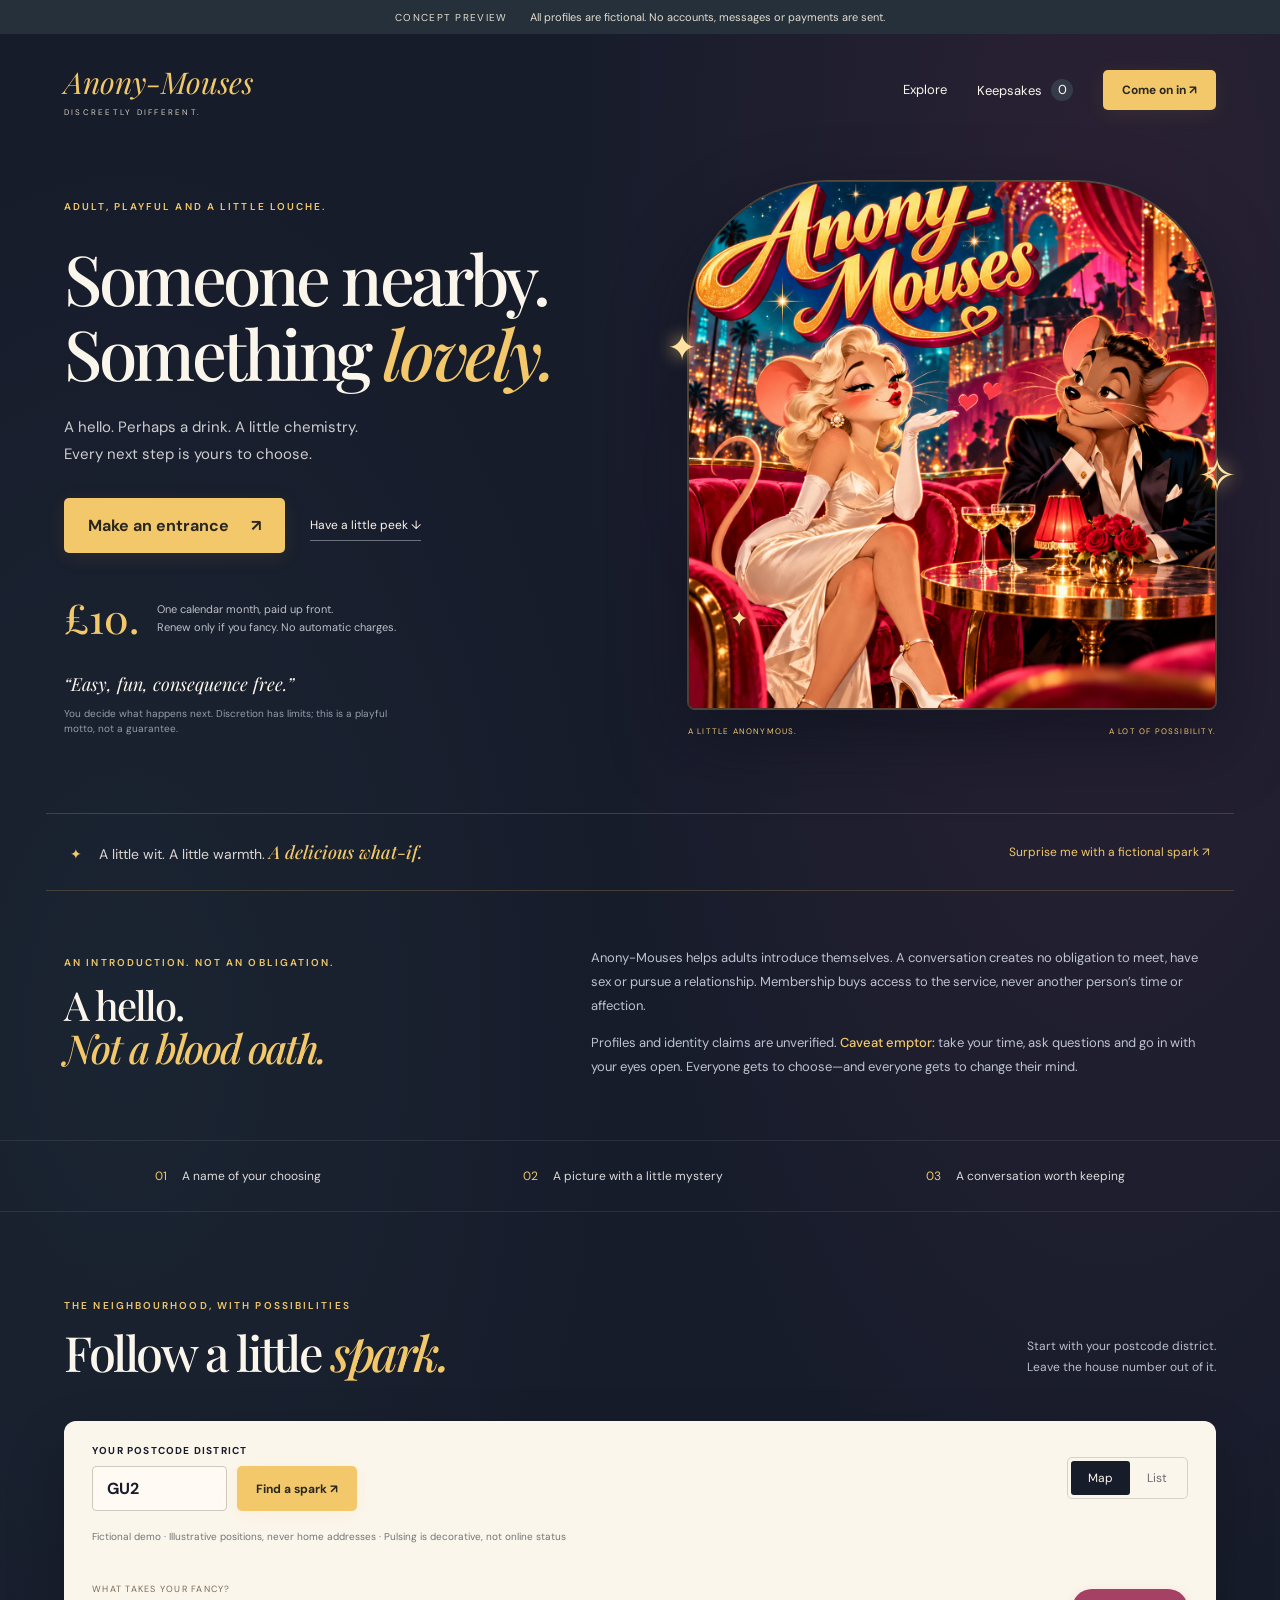
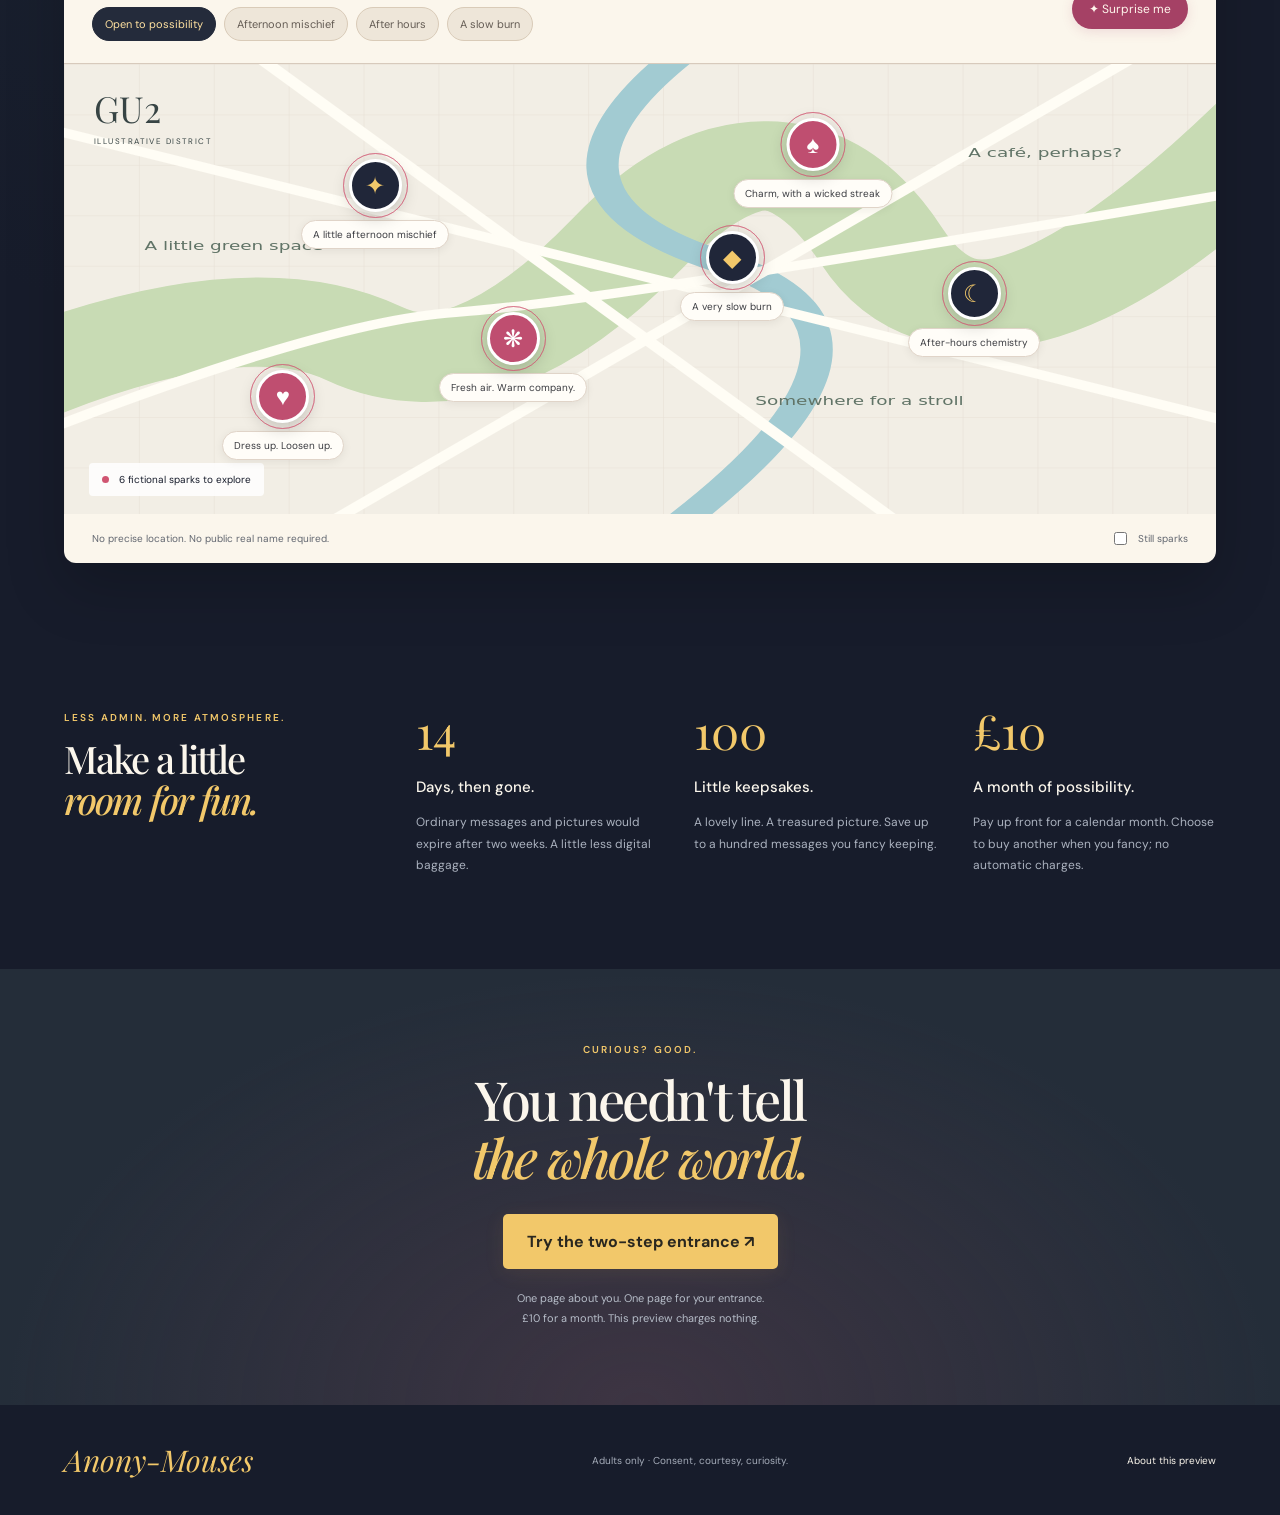
==== commit dd41b9b0: "Adopt GBP 10 prepaid monthly membership and document provider costs" ====
--- a/index.html
+++ b/index.html
@@ -1,19 +1,19 @@
 <!doctype html>
-<html lang="en"><head><meta charset="utf-8"><meta name="viewport" content="width=device-width,initial-scale=1"><meta name="theme-color" content="#171c2b"><meta name="description" content="Anony-Mouses — a playful concept for discreet adult dating. Explore the fictional postcode map and try the two-step signup demo."><title>Anony-Mouses — a little chemistry</title><link rel="stylesheet" href="style.css?v=glam-1"></head>
+<html lang="en"><head><meta charset="utf-8"><meta name="viewport" content="width=device-width,initial-scale=1"><meta name="theme-color" content="#171c2b"><meta name="description" content="Anony-Mouses — a playful concept for discreet adult dating. Explore the fictional postcode map and try the two-step signup demo."><title>Anony-Mouses — a little chemistry</title><link rel="stylesheet" href="style.css?v=monthly-1"></head>
 <body>
 <div class="demo-bar">CONCEPT PREVIEW <span>All profiles are fictional. No accounts, messages or payments are sent.</span></div>
 <header><a class="wordmark" href="#">Anony-Mouses<span>DISCREETLY DIFFERENT.</span></a><nav aria-label="Main"><a href="#explore">Explore</a><button class="quiet" id="keepsakesButton">Keepsakes <span id="savedCount">0</span></button><button class="small gold" data-join>Come on in ↗</button></nav></header>
 <main>
-<section class="hero"><div class="hero-copy"><p class="eyebrow">ADULT, PLAYFUL AND A LITTLE LOUCHE.</p><h1>Someone nearby.<br>Something <em>lovely.</em></h1><p class="intro">A hello. Perhaps a drink. A little chemistry.<br>Every next step is yours to choose.</p><div class="hero-actions"><button class="gold" data-join>Make an entrance <span>↗</span></button><a class="text-link" href="#explore">Have a little peek ↓</a></div><div class="price"><strong>£25.</strong><span>Your first month is free.<br>Then £25 a year. Renew only if you fancy.</span></div><p class="motto">“Easy, fun, consequence free.”</p><p class="small-note">You decide what happens next. Discretion has limits; this is a playful motto, not a guarantee.</p></div><div class="hero-art"><img src="assets/anony-mouses-masthead.png" alt="A glamorous blonde mouse blows a kiss to a suave mouse in a Technicolor jazz club"><span class="kiss-spark kiss-one" aria-hidden="true">✦</span><span class="kiss-spark kiss-two" aria-hidden="true">✧</span><span class="kiss-spark kiss-three" aria-hidden="true">✦</span><div class="art-caption"><span>A LITTLE ANONYMOUS.</span><span>A LOT OF POSSIBILITY.</span></div></div></section>
+<section class="hero"><div class="hero-copy"><p class="eyebrow">ADULT, PLAYFUL AND A LITTLE LOUCHE.</p><h1>Someone nearby.<br>Something <em>lovely.</em></h1><p class="intro">A hello. Perhaps a drink. A little chemistry.<br>Every next step is yours to choose.</p><div class="hero-actions"><button class="gold" data-join>Make an entrance <span>↗</span></button><a class="text-link" href="#explore">Have a little peek ↓</a></div><div class="price"><strong>£10.</strong><span>One calendar month, paid up front.<br>Renew only if you fancy. No automatic charges.</span></div><p class="motto">“Easy, fun, consequence free.”</p><p class="small-note">You decide what happens next. Discretion has limits; this is a playful motto, not a guarantee.</p></div><div class="hero-art"><img src="assets/anony-mouses-masthead.png" alt="A glamorous blonde mouse blows a kiss to a suave mouse in a Technicolor jazz club"><span class="kiss-spark kiss-one" aria-hidden="true">✦</span><span class="kiss-spark kiss-two" aria-hidden="true">✧</span><span class="kiss-spark kiss-three" aria-hidden="true">✦</span><div class="art-caption"><span>A LITTLE ANONYMOUS.</span><span>A LOT OF POSSIBILITY.</span></div></div></section>
 <section class="intrigue" aria-label="A playful invitation"><p><span aria-hidden="true">✦</span> A little wit. A little warmth. <em>A delicious what-if.</em></p><button class="intrigue-button" id="heroSurprise">Surprise me with a fictional spark ↗</button></section>
 <section class="proposition" aria-labelledby="propositionTitle"><div><p class="eyebrow">AN INTRODUCTION. NOT AN OBLIGATION.</p><h2 id="propositionTitle">A hello.<br><em>Not a blood oath.</em></h2></div><div><p>Anony-Mouses helps adults introduce themselves. A conversation creates no obligation to meet, have sex or pursue a relationship. Membership buys access to the service, never another person’s time or affection.</p><p>Profiles and identity claims are unverified. <strong>Caveat emptor:</strong> take your time, ask questions and go in with your eyes open. Everyone gets to choose—and everyone gets to change their mind.</p></div></section>
 <section class="strip" aria-label="The idea"><span>01 <b>A name of your choosing</b></span><span>02 <b>A picture with a little mystery</b></span><span>03 <b>A conversation worth keeping</b></span></section>
 <section id="explore" class="explore"><div class="section-top"><div><p class="eyebrow">THE NEIGHBOURHOOD, WITH POSSIBILITIES</p><h2>Follow a little <em>spark.</em></h2></div><p>Start with your postcode district.<br>Leave the house number out of it.</p></div><div class="map-shell"><div class="map-toolbar"><form id="searchForm"><label for="postcode">Your postcode district</label><div class="input-row"><input id="postcode" value="GU2" maxlength="4" autocomplete="off" placeholder="e.g. GU2" pattern="[A-Za-z]{1,2}[0-9]{1,2}[A-Za-z]?" required aria-describedby="mapHelp"><button class="gold small">Find a spark ↗</button></div></form><div class="map-switch"><button class="active" id="mapView" aria-pressed="true">Map</button><button id="listView" aria-pressed="false">List</button></div></div><p id="mapHelp" class="map-help">Fictional demo · Illustrative positions, never home addresses · Pulsing is decorative, not online status</p><div class="mood-bar"><div><span class="mood-label">WHAT TAKES YOUR FANCY?</span><div class="mood-chips" role="group" aria-label="Filter fictional profiles by mood"><button class="mood-chip active" data-mood="all" aria-pressed="true">Open to possibility</button><button class="mood-chip" data-mood="afternoon" aria-pressed="false">Afternoon mischief</button><button class="mood-chip" data-mood="night" aria-pressed="false">After hours</button><button class="mood-chip" data-mood="slow" aria-pressed="false">A slow burn</button></div></div><button class="surprise-button" id="surpriseButton">✦ Surprise me</button></div><div class="map-area" id="mapArea"><svg class="map-drawing" viewBox="0 0 1000 580" preserveAspectRatio="none" aria-hidden="true"><defs><pattern id="grid" width="65" height="65" patternUnits="userSpaceOnUse"><path d="M65 0H0V65" fill="none" stroke="#e7e0d5" stroke-width="1"/></pattern></defs><rect width="1000" height="580" fill="#f2eee5"/><rect width="1000" height="580" fill="url(#grid)"/><path d="M-30 400Q160 290 260 360T490 230T710 235T1050 80" fill="none" stroke="#c8dbb4" stroke-width="115"/><path d="M560 -40Q370 160 570 255T490 640" fill="none" stroke="#a2cbd2" stroke-width="28"/><g fill="none" stroke="#fffdf5" stroke-width="12"><path d="M-50 70L1050 475"/><path d="M-30 480Q230 330 340 320T1020 165"/><path d="M140 -40L760 630"/><path d="M930 -10L220 600"/></g><g fill="#617467" font-size="16" font-family="system-ui"><text x="70" y="240">A little green space</text><text x="600" y="440">Somewhere for a stroll</text><text x="785" y="120">A café, perhaps?</text></g></svg><div class="district"><span id="districtLabel">GU2</span><small>ILLUSTRATIVE DISTRICT</small></div><div id="pins"></div><div class="map-legend"><span class="spark-dot"></span> <span id="sparkCount">6 fictional sparks to explore</span></div></div><div id="profileList" class="profile-list" hidden></div><div class="map-bottom"><span>No precise location. No public real name required.</span><label><input type="checkbox" id="motionToggle"> Still sparks</label></div></div><p class="search-status" id="searchStatus" role="status"></p></section>
-<section class="rules"><div><p class="eyebrow">LESS ADMIN. MORE ATMOSPHERE.</p><h2>Make a little<br><em>room for fun.</em></h2></div><div class="rule"><span>14</span><h3>Days, then gone.</h3><p>Ordinary messages and pictures would expire after two weeks. A little less digital baggage.</p></div><div class="rule"><span>100</span><h3>Little keepsakes.</h3><p>A lovely line. A treasured picture. Save up to a hundred messages you fancy keeping.</p></div><div class="rule"><span>£25</span><h3>A year of possibility.</h3><p>A free month from signup, then £25 for a year. Choose to renew each year; no automatic charges.</p></div></section>
-<section class="invitation"><p class="eyebrow">CURIOUS? GOOD.</p><h2>You needn't tell<br><em>the whole world.</em></h2><button class="gold" data-join>Try the two-step entrance ↗</button><p>One page about you. One page for your entrance.<br>Start free. This preview charges nothing.</p></section>
+<section class="rules"><div><p class="eyebrow">LESS ADMIN. MORE ATMOSPHERE.</p><h2>Make a little<br><em>room for fun.</em></h2></div><div class="rule"><span>14</span><h3>Days, then gone.</h3><p>Ordinary messages and pictures would expire after two weeks. A little less digital baggage.</p></div><div class="rule"><span>100</span><h3>Little keepsakes.</h3><p>A lovely line. A treasured picture. Save up to a hundred messages you fancy keeping.</p></div><div class="rule"><span>£10</span><h3>A month of possibility.</h3><p>Pay up front for a calendar month. Choose to buy another when you fancy; no automatic charges.</p></div></section>
+<section class="invitation"><p class="eyebrow">CURIOUS? GOOD.</p><h2>You needn't tell<br><em>the whole world.</em></h2><button class="gold" data-join>Try the two-step entrance ↗</button><p>One page about you. One page for your entrance.<br>£10 for a month. This preview charges nothing.</p></section>
 </main><footer><span class="wordmark">Anony-Mouses</span><p>Adults only · Consent, courtesy, curiosity.</p><button id="aboutDemo" class="quiet">About this preview</button></footer>
 <dialog id="profileDialog"><button class="close" data-close aria-label="Close profile">×</button><div id="profileContent"></div></dialog>
-<dialog id="joinDialog"><button class="close" data-close aria-label="Close signup">×</button><div class="steps"><span id="stepOne" class="current">01 · Your details</span><span id="stepTwo">02 · Your free month</span></div><form id="detailsForm"><p class="eyebrow">MAKE A LITTLE INTRODUCTION</p><h2>Who shall we<br><em>say is calling?</em></h2><p class="dialog-note">Introductions only: no promises of romance or sex, and no obligation to take things further. Use invented details in this preview; they disappear on reload.</p><div class="form-grid"><label>Your chosen name<input name="alias" maxlength="30" required placeholder="A little mystery…"></label><label>Postcode district<input name="district" value="GU2" maxlength="4" pattern="[A-Za-z]{1,2}[0-9]{1,2}[A-Za-z]?" required></label></div><label>A little about you<textarea name="bio" maxlength="300" required placeholder="Your charm, your quirks, your excellent taste…"></textarea></label><label>What takes your fancy?<textarea name="wants" maxlength="300" required placeholder="Flirtation? Chemistry? An afternoon that gets away from you?"></textarea></label><label class="file-label">Your picture <span>Portrait, artwork or avatar</span><input type="file" id="portrait" accept="image/png,image/jpeg,image/webp"><img id="portraitPreview" hidden alt="Your locally selected profile image"></label><label class="check-label"><input type="checkbox" required> I am 18 or over and understand this is a fictional demo.</label><button class="gold wide">Next: your free month ↗</button></form><section id="paymentStep" hidden><p class="eyebrow">A FREE MONTH. NO SURPRISES.</p><h2>A little entrance.<br><em>A lot of possibility.</em></h2><div class="ticket"><span>ANONY-MOUSES</span><h3 id="ticketName"></h3><strong>£0<span> today</span></strong><p>One month free from signup · then £25 for a year</p></div><p class="dialog-note">Demo entrance. No card details and no charge. At the end of your free month, choose whether to buy a year for £25. Annual renewal would be manual.</p><button class="gold wide" id="demoPay">Try your free month ↗</button><button class="quiet wide" id="backDetails">← Back to your details</button></section><section id="welcomeStep" hidden><p class="eyebrow">THE CURTAIN IS UP</p><h2>Welcome to<br><em>the possibility.</em></h2><p id="welcomeName"></p><p class="dialog-note">That was the entrance demo. No account was created or payment taken. Have a look at the fictional neighbourhood.</p><button class="gold wide" id="welcomeExplore">Find a little spark ↗</button></section></dialog>
+<dialog id="joinDialog"><button class="close" data-close aria-label="Close signup">×</button><div class="steps"><span id="stepOne" class="current">01 · Your details</span><span id="stepTwo">02 · Your entrance</span></div><form id="detailsForm"><p class="eyebrow">MAKE A LITTLE INTRODUCTION</p><h2>Who shall we<br><em>say is calling?</em></h2><p class="dialog-note">Introductions only: no promises of romance or sex, and no obligation to take things further. Use invented details in this preview; they disappear on reload.</p><div class="form-grid"><label>Your chosen name<input name="alias" maxlength="30" required placeholder="A little mystery…"></label><label>Postcode district<input name="district" value="GU2" maxlength="4" pattern="[A-Za-z]{1,2}[0-9]{1,2}[A-Za-z]?" required></label></div><label>A little about you<textarea name="bio" maxlength="300" required placeholder="Your charm, your quirks, your excellent taste…"></textarea></label><label>What takes your fancy?<textarea name="wants" maxlength="300" required placeholder="Flirtation? Chemistry? An afternoon that gets away from you?"></textarea></label><label class="file-label">Your picture <span>Portrait, artwork or avatar</span><input type="file" id="portrait" accept="image/png,image/jpeg,image/webp"><img id="portraitPreview" hidden alt="Your locally selected profile image"></label><label class="check-label"><input type="checkbox" required> I am 18 or over and understand this is a fictional demo.</label><button class="gold wide">Next: your entrance ↗</button></form><section id="paymentStep" hidden><p class="eyebrow">YOUR MONTH. YOUR CHOICE.</p><h2>A little entrance.<br><em>A lot of possibility.</em></h2><div class="ticket"><span>ANONY-MOUSES</span><h3 id="ticketName"></h3><strong>£10<span> for one month</span></strong><p>Paid up front · manual monthly renewal</p></div><p class="dialog-note">Demo checkout only: no card details and no charge here. The planned service costs £10 per calendar month, paid before access. Buy another month only if you choose.</p><button class="gold wide" id="demoPay">Preview the £10 entrance ↗</button><button class="quiet wide" id="backDetails">← Back to your details</button></section><section id="welcomeStep" hidden><p class="eyebrow">THE CURTAIN IS UP</p><h2>Welcome to<br><em>the possibility.</em></h2><p id="welcomeName"></p><p class="dialog-note">That was the entrance demo. No account was created or payment taken. Have a look at the fictional neighbourhood.</p><button class="gold wide" id="welcomeExplore">Find a little spark ↗</button></section></dialog>
 <dialog id="keepsakesDialog"><button class="close" data-close aria-label="Close keepsakes">×</button><p class="eyebrow">A FEW THINGS WORTH KEEPING</p><h2>Your little <em>keepsakes.</em></h2><p class="dialog-note">Demo only · up to 100 · cleared on reload</p><div id="keepsakeList"></div></dialog>
-<dialog id="infoDialog"><button class="close" data-close aria-label="Close information">×</button><p class="eyebrow">A LITTLE SMOKE. A FEW MIRRORS.</p><h2>A concept,<br><em>with chemistry.</em></h2><p>This is an interactive design prototype by Andy J Myers. All matches and replies are invented. Postcode searches re-label an illustrative map; they do not look up real people or geographical positions.</p><p>No form data, pictures, messages or payments are submitted. Selected pictures and keepsakes exist only in page memory. The live service would require accounts, secure messaging, payment processing and operational support.</p><p>The idea: one month free from signup, then £25 per year with manual renewal; pseudonymous adult profiles; 14-day messages; 100 keepsakes. Discretion is a goal, not a promise that nobody can identify you or copy an exchange.</p></dialog>
-<div id="toast" class="toast" role="status"></div><script src="app.js?v=glam-1"></script></body></html>
+<dialog id="infoDialog"><button class="close" data-close aria-label="Close information">×</button><p class="eyebrow">A LITTLE SMOKE. A FEW MIRRORS.</p><h2>A concept,<br><em>with chemistry.</em></h2><p>This is an interactive design prototype by Andy J Myers. All matches and replies are invented. Postcode searches re-label an illustrative map; they do not look up real people or geographical positions.</p><p>No form data, pictures, messages or payments are submitted. Selected pictures and keepsakes exist only in page memory. The live service would require accounts, secure messaging, payment processing and operational support.</p><p>The idea: £10 per calendar month, paid up front with manual renewal; pseudonymous adult profiles; 14-day messages; 100 keepsakes. Discretion is a goal, not a promise that nobody can identify you or copy an exchange.</p></dialog>
+<div id="toast" class="toast" role="status"></div><script src="app.js?v=monthly-1"></script></body></html>
